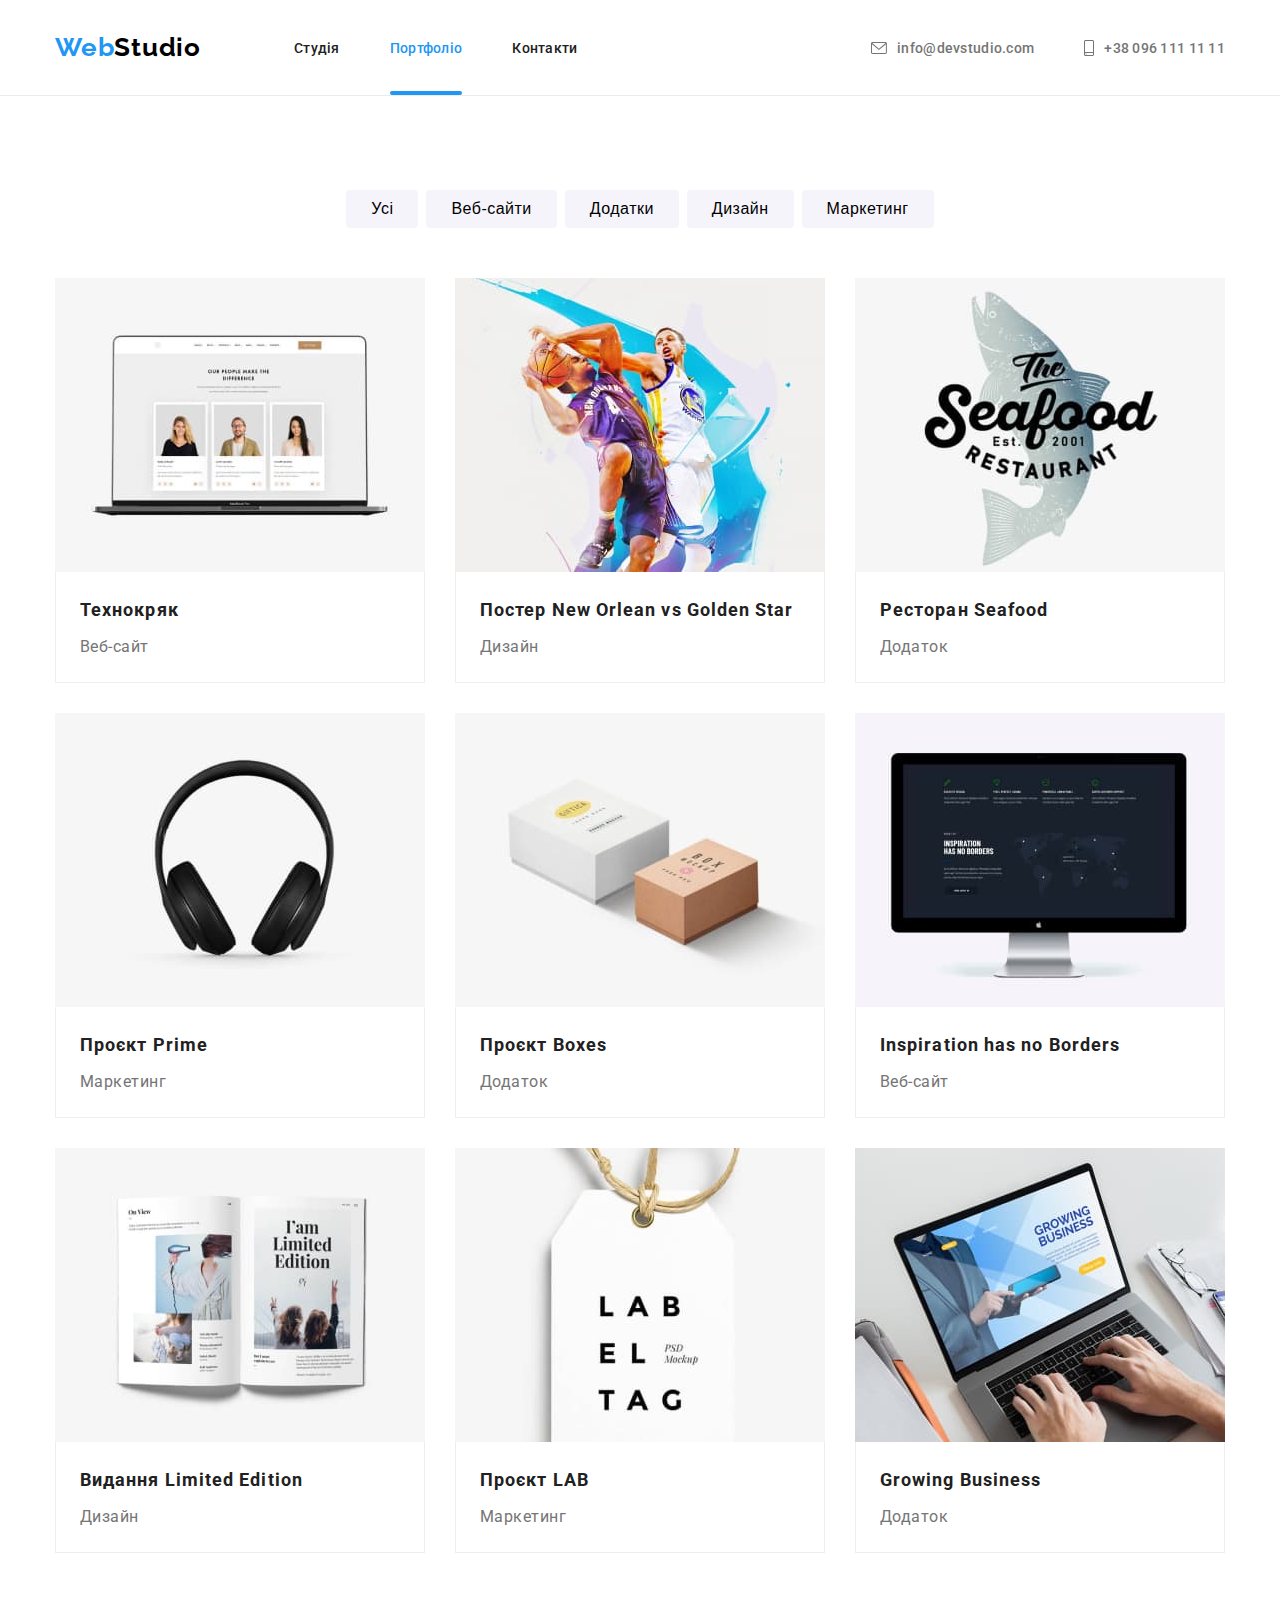
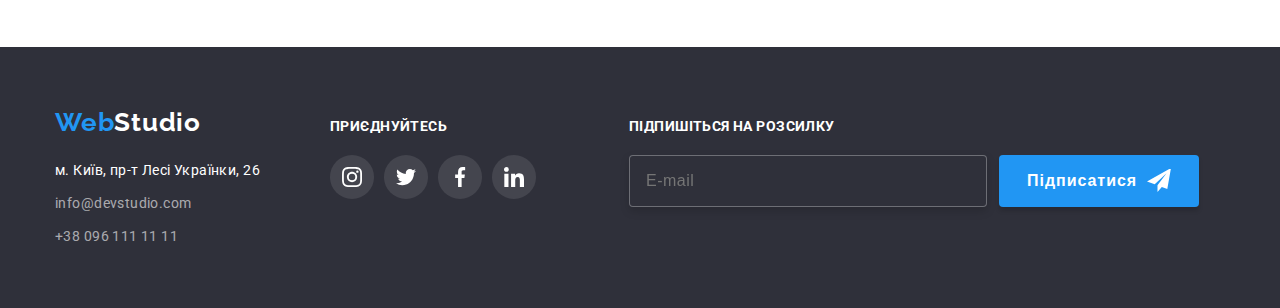
==== portfolio.html @ 8f41e575 "Add files via upload" ====
<!DOCTYPE html>
<html lang="uk">
  <head>
    <meta charset="UTF-8" />
    <meta http-equiv="X-UA-Compatible" content="IE=edge" />
    <meta name="viewport" content="width=device-width, initial-scale=1.0" />
    <title>Портфоліо</title>
    <link rel="preconnect" href="https://fonts.googleapis.com" />
    <link rel="preconnect" href="https://fonts.gstatic.com" crossorigin />
    <link
      rel="stylesheet"
      href="https://cdnjs.cloudflare.com/ajax/libs/modern-normalize/1.1.0/modern-normalize.min.css"
      integrity="sha512-wpPYUAdjBVSE4KJnH1VR1HeZfpl1ub8YT/NKx4PuQ5NmX2tKuGu6U/JRp5y+Y8XG2tV+wKQpNHVUX03MfMFn9Q=="
      crossorigin="anonymous"
      referrerpolicy="no-referrer"
    />
    <link
      href="https://fonts.googleapis.com/css2?family=Raleway:wght@700&family=Roboto:wght@400;500;700;900&display=swap"
      rel="stylesheet"
    />
    <!--<link rel="stylesheet" href="./css/styles.css" />!-->
    <link rel="stylesheet" href="./css/main.min.css" />
  </head>

  <body>
    <header class="header">
      <div class="container header__container">
        <a class="logo" href="./index.html">
          Web<span class="header__logo">Studio</span></a
        >
        <nav>
          <ul class="header__nav">
            <li>
              <a class="header__link" href="./index.html">Студія</a>
            </li>
            <li>
              <a class="header__link current" href="./portfolio.html"
                >Портфоліо</a
              >
            </li>
            <li><a class="header__link" href="#">Контакти</a></li>
          </ul>
        </nav>
        <ul class="header__contacts">
          <li>
            <a class="header__contact" href="mailto:info@devstudio.com"
              ><svg class="header__icon" width="16" height="12">
                <use href="./images/icons.svg#icon-envelope"></use>
              </svg>
              info@devstudio.com</a
            >
          </li>
          <li>
            <a class="header__contact" href="tel:+380961111111"
              ><svg class="header__icon" width="10" height="16">
                <use href="./images/icons.svg#icon-smartphone"></use></svg
              >+38 096 111 11 11</a
            >
          </li>
        </ul>
      </div>
    </header>

    <main>
      <section class="section projects">
        <div class="container">
          <h1 class="visually-hidden">Портфоліо проектів</h1>

          <ul class="sec-filter-list">
            <li><button class="sec-filter-bt" type="button">Усі</button></li>
            <li>
              <button class="sec-filter-bt" type="button">Веб-сайти</button>
            </li>
            <li>
              <button class="sec-filter-bt" type="button">Додатки</button>
            </li>
            <li><button class="sec-filter-bt" type="button">Дизайн</button></li>
            <li>
              <button class="sec-filter-bt" type="button">Маркетинг</button>
            </li>
          </ul>

          <ul class="sec-projects-list">
            <li class="sec-projects-item">
              <a class="projects-link" href="#">
                <div class="projects-img">
                  <img
                    src="./images/img31.jpg"
                    alt="Нутбук з веб-сайтом"
                    width="370"
                    height="294"
                  />
                  <p class="projects-overlay">
                    Ресурс пропонує комплексні пропозиції з різним рівнем
                    функціоналу та сервісів. Все це дозволить відвідувачу
                    отримати вичерпні відомості про компанію чи приватну особу.
                  </p>
                </div>

                <div class="sec-projects-cart">
                  <h3 class="sec-projects-nome">Технокряк</h3>
                  <p class="sec-projects-text">Веб-сайт</p>
                </div>
              </a>
            </li>
            <li class="sec-projects-item">
              <a class="projects-link" href="#">
                <div class="projects-img">
                  <img
                    src="./images/img32.jpg"
                    alt="Постер"
                    width="370"
                    height="294"
                  />
                  <p class="projects-overlay">
                    Ресурс пропонує комплексні пропозиції з різним рівнем
                    функціоналу та сервісів. Все це дозволить відвідувачу
                    отримати вичерпні відомості про компанію чи приватну особу.
                  </p>
                </div>

                <div class="sec-projects-cart">
                  <h3 class="sec-projects-nome">
                    Постер New Orlean vs Golden Star
                  </h3>
                  <p class="sec-projects-text">Дизайн</p>
                </div>
              </a>
            </li>
            <li class="sec-projects-item">
              <a class="projects-link" href="#">
                <div class="projects-img">
                  <img
                    src="./images/img33.jpg"
                    alt="Дизайн додатку для ресторану"
                    width="370"
                    height="294"
                  />
                  <p class="projects-overlay">
                    Ресурс пропонує комплексні пропозиції з різним рівнем
                    функціоналу та сервісів. Все це дозволить відвідувачу
                    отримати вичерпні відомості про компанію чи приватну особу.
                  </p>
                </div>

                <div class="sec-projects-cart">
                  <h3 class="sec-projects-nome">Ресторан Seafood</h3>
                  <p class="sec-projects-text">Додаток</p>
                </div>
              </a>
            </li>
            <li class="sec-projects-item">
              <a class="projects-link" href="#">
                <div class="projects-img">
                  <img
                    src="./images/img34.jpg"
                    alt="Навушники"
                    width="370"
                    height="294"
                  />
                  <p class="projects-overlay">
                    Ресурс пропонує комплексні пропозиції з різним рівнем
                    функціоналу та сервісів. Все це дозволить відвідувачу
                    отримати вичерпні відомості про компанію чи приватну особу.
                  </p>
                </div>

                <div class="sec-projects-cart">
                  <h3 class="sec-projects-nome">Проєкт Prime</h3>
                  <p class="sec-projects-text">Маркетинг</p>
                </div>
              </a>
            </li>
            <li class="sec-projects-item">
              <a class="projects-link" href="#">
                <div class="projects-img">
                  <img
                    src="./images/img35.jpg"
                    alt="Дизайн додатку Boxes"
                    width="370"
                    height="294"
                  />
                  <p class="projects-overlay">
                    Ресурс пропонує комплексні пропозиції з різним рівнем
                    функціоналу та сервісів. Все це дозволить відвідувачу
                    отримати вичерпні відомості про компанію чи приватну особу.
                  </p>
                </div>

                <div class="sec-projects-cart">
                  <h3 class="sec-projects-nome">Проєкт Boxes</h3>
                  <p class="sec-projects-text">Додаток</p>
                </div>
              </a>
            </li>
            <li class="sec-projects-item">
              <a class="projects-link" href="#">
                <div class="projects-img">
                  <img
                    src="./images/img36.jpg"
                    alt="Веб-сайт на моніторі"
                    width="370"
                    height="294"
                  />
                  <p class="projects-overlay">
                    Ресурс пропонує комплексні пропозиції з різним рівнем
                    функціоналу та сервісів. Все це дозволить відвідувачу
                    отримати вичерпні відомості про компанію чи приватну особу.
                  </p>
                </div>

                <div class="sec-projects-cart">
                  <h3 class="sec-projects-nome">Inspiration has no Borders</h3>
                  <p class="sec-projects-text">Веб-сайт</p>
                </div>
              </a>
            </li>
            <li class="sec-projects-item">
              <a class="projects-link" href="#">
                <div class="projects-img">
                  <img
                    src="./images/img37.jpg"
                    alt="Розгортка журналу"
                    width="370"
                    height="294"
                  />
                  <p class="projects-overlay">
                    Ресурс пропонує комплексні пропозиції з різним рівнем
                    функціоналу та сервісів. Все це дозволить відвідувачу
                    отримати вичерпні відомості про компанію чи приватну особу.
                  </p>
                </div>

                <div class="sec-projects-cart">
                  <h3 class="sec-projects-nome">Видання Limited Edition</h3>
                  <p class="sec-projects-text">Дизайн</p>
                </div>
              </a>
            </li>
            <li class="sec-projects-item">
              <a class="projects-link" href="#">
                <div class="projects-img">
                  <img
                    src="./images/img38.jpg"
                    alt="Дизайн для проекту LAB"
                    width="370"
                    height="294"
                  />
                  <p class="projects-overlay">
                    Ресурс пропонує комплексні пропозиції з різним рівнем
                    функціоналу та сервісів. Все це дозволить відвідувачу
                    отримати вичерпні відомості про компанію чи приватну особу.
                  </p>
                </div>

                <div class="sec-projects-cart">
                  <h3 class="sec-projects-nome">Проєкт LAB</h3>
                  <p class="sec-projects-text">Маркетинг</p>
                </div>
              </a>
            </li>
            <li class="sec-projects-item">
              <a class="projects-link" href="#">
                <div class="projects-img">
                  <img
                    src="./images/img39.jpg"
                    alt="Робота за ноутбуком"
                    width="370"
                    height="294"
                  />
                  <p class="projects-overlay">
                    Ресурс пропонує комплексні пропозиції з різним рівнем
                    функціоналу та сервісів. Все це дозволить відвідувачу
                    отримати вичерпні відомості про компанію чи приватну особу.
                  </p>
                </div>

                <div class="sec-projects-cart">
                  <h3 class="sec-projects-nome">Growing Business</h3>
                  <p class="sec-projects-text">Додаток</p>
                </div>
              </a>
            </li>
          </ul>
        </div>
      </section>
    </main>

    <footer class="footer">
      <div class="container footer-content">
        <div class="footer-contacts">
          <a class="logo" href="./index.html">
            Web<span class="l-footer">Studio</span>
          </a>
          <address>
            <ul class="footer-list">
              <li class="footer-item">
                <a
                  class="footer-adress"
                  href="https://goo.gl/maps/WYoXbRYxHbfTvHFD9"
                  target="_blank"
                  rel="noopener noreferrer"
                  >м. Київ, пр-т Лесі Українки, 26</a
                >
              </li>
              <li class="footer-items">
                <a class="footer-link" href="mailto:info@devstudio.com"
                  >info@devstudio.com</a
                >
              </li>
              <li class="footer-items">
                <a class="footer-link" href="tel:+380961111111"
                  >+38 096 111 11 11</a
                >
              </li>
            </ul>
          </address>
        </div>
        <div class="footer-soc">
          <span class="footer-tit">приєднуйтесь</span>
          <ul class="footer-soc-list">
            <li class="footer-soc-item">
              <a class="footer-soc-link" href="#">
                <svg class="footer-soc-icon" width="20" height="20">
                  <use href="./images/icons.svg#icon-instagram"></use>
                </svg>
              </a>
            </li>
            <li class="footer-soc-item">
              <a class="footer-soc-link" href="#">
                <svg class="footer-soc-icon" width="20" height="20">
                  <use href="./images/icons.svg#icon-twitter"></use>
                </svg>
              </a>
            </li>
            <li class="footer-soc-item">
              <a class="footer-soc-link" href="#">
                <svg class="footer-soc-icon" width="20" height="20">
                  <use href="./images/icons.svg#icon-facebook"></use>
                </svg>
              </a>
            </li>
            <li class="footer-soc-item">
              <a class="footer-soc-link" href="#">
                <svg class="footer-soc-icon" width="20" height="20">
                  <use href="./images/icons.svg#icon-linkedin"></use>
                </svg>
              </a>
            </li>
          </ul>
        </div>
        <div class="footer-form-div">
          <span class="footer-tit">Підпишіться на розсилку</span>
          <form class="footer-form">
            <label class="footer-label">
              <input
                class="footer-input"
                type="email"
                name="email"
                placeholder="E-mail"
              />
            </label>
            <button class="footer-bt btn" type="submit">
              Підписатися
              <svg class="footer-bt-icon" width="24" height="24">
                <use href="./images/icons.svg#icon-iconsend"></use>
              </svg>
            </button>
          </form>
        </div>
      </div>
    </footer>
  </body>
</html>
---- css/main.min.css ----
:root{--gray-dark:#2F303A;--gray-light:#F5F4FA;--wight:white;--mt-color:#212121;--nt-color:#757575;--blue:#2196F3;--akcent: #188CE8;--icon1:#AFB1B8;--ft-color:rgba(255, 255, 255, 0.6);--timing-function:cubic-bezier(0.4, 0, 0.2, 1)}*{margin:0;padding:0;box-sizing:border-box;outline:none}h1,h2,h3,h4,h5,h6,p{margin:0}ul{list-style:none;margin:0;padding:0}img{display:block}body{font-family:"Roboto",sans-serif;color:var(--mt-color)}button{cursor:pointer}.visually-hidden{position:absolute;width:1px;height:1px;margin:-1px;border:0;padding:0;white-space:nowrap;-webkit-clip-path:inset(100%);clip-path:inset(100%);clip:rect(0 0 0 0);overflow:hidden}.container{width:1200px;padding-left:15px;padding-right:15px;margin:0 auto}.section{padding-top:94px;padding-bottom:94px}.logo{font-family:"Raleway",sans-serif;text-decoration:none;font-weight:700;font-size:26px;line-height:1.1923076923;letter-spacing:.03em;color:var(--blue)}.btn{background-color:var(--blue);font-weight:700;font-size:16px;line-height:1.875;display:flex;align-items:center;text-align:center;letter-spacing:.06em;color:var(--wight);border:none;display:block;margin:0 auto;box-shadow:0px 4px 4px rgba(0,0,0,.15);border-radius:4px;transition:background-color 250ms var(--timing-function)}.btn:hover,.btn:focus{background-color:var(--akcent)}.header{background-color:var(--wight);padding-top:32px;padding-bottom:32px;border-bottom:1px solid #ececec}.header__container{display:flex;align-items:center}.header__logo{color:#000}.header__nav{display:flex;gap:50px;margin-left:93px}.header__nav .header__link{position:relative}.header__link.current{color:var(--blue)}.header__link.current::after{position:absolute;bottom:-39px;right:0px;content:"";width:100%;height:4px;background-color:var(--blue);border-radius:2px}.header__contacts{display:flex;gap:50px;margin-left:auto}.header__link,.header__contact{font-weight:500;font-size:14px;line-height:1.1428571429;letter-spacing:.02em;text-decoration:none;transition:color 250ms var(--timing-function)}.header__link:hover,.header__link :focus,.header__link :active,.header__contact:hover,.header__contact :focus,.header__contact :active{color:var(--blue)}.header__link{color:var(--mt-color)}.header__contact{color:var(--nt-color);display:flex;gap:10px;align-items:center}.header__icon{fill:currentColor}.hero{max-width:1600px;margin-left:auto;margin-right:auto;background-image:linear-gradient(to right, rgba(47, 48, 58, 0.4), rgba(47, 48, 58, 0.4)),url(../images/Img0.jpg);background-repeat:no-repeat;background-position:center;background-color:var(--gray-dark);background-size:1600px;padding-top:200px;padding-bottom:200px}.hero__title{width:696px;margin:0 auto;font-weight:900;font-size:44px;line-height:1.3636363636;text-align:center;letter-spacing:.06em;text-transform:uppercase;color:#fff;margin-bottom:30px}.hero__btn{padding:10px 32px}.benefits{background:var(--wight);padding-bottom:0px}.benefits__list{display:flex;gap:30px}.benefits__item{width:270px}.benefits__icon-box{width:270px;height:120px;display:flex;align-items:center;justify-content:center;background-color:var(--gray-light);border-radius:4px}.benefits__title{font-weight:700;font-size:14px;line-height:1.1428571429;letter-spacing:.03em;text-transform:uppercase;margin-bottom:10px;margin-top:30px}.benefits__text{font-weight:400;font-size:14px;line-height:1.7142857143;letter-spacing:.03em;color:var(--nt-color)}.do{background:var(--wight)}.do__title{font-weight:700;font-size:36px;line-height:1.1666666667;text-align:center;letter-spacing:.03em;margin-bottom:50px}.do__list{display:flex;gap:30px}.do__item{position:relative}.do__label{position:absolute;bottom:0;left:0;margin:0;width:100%;background-color:rgba(47,48,58,.8);text-align:center;padding-top:27px;padding-bottom:27px;font-weight:700;font-size:14px;line-height:1.1428571429;letter-spacing:.03em;text-transform:uppercase;color:var(--wight)}.team{background-color:var(--gray-light)}.team__title{font-weight:700;font-size:36px;line-height:1.1666666667;text-align:center;letter-spacing:.03em;margin-bottom:50px}.team__list{display:flex;gap:30px}.team__card{background:var(--wight);box-shadow:0px 1px 3px rgba(0,0,0,.12),0px 1px 1px rgba(0,0,0,.14),0px 2px 1px rgba(0,0,0,.2);border-radius:0px 0px 4px 4px}.team__box{padding-top:30px;padding-bottom:30px}.team__nome{font-weight:500;font-size:16px;line-height:1.1875;text-align:center;letter-spacing:.03em;margin-bottom:10px}.team__text{font-weight:400;font-size:16px;line-height:1.1875;text-align:center;letter-spacing:.03em;color:var(--nt-color);margin-bottom:16px}.contacts{display:flex;gap:10px;justify-content:center}.contacts__item{width:44px;height:44px}.contacts__link{width:100%;height:100%;border-radius:50%;display:flex;align-items:center;justify-content:center;background-color:var(--wight);color:var(--nt-color);transition:color 250ms var(--timing-function),background-color 250ms var(--timing-function)}.contacts__link:hover,.contacts__link :focus{background-color:var(--blue);color:var(--wight)}.contacts__icon{fill:currentColor}.clients{background:var(--wight)}.clients__title{font-weight:700;font-size:36px;line-height:1.1666666667;text-align:center;letter-spacing:.03em;margin-bottom:50px}.clients__list{display:flex;justify-content:center;gap:30px}.clients__items{width:170px;height:92px}.clients__link{width:100%;height:100%;background-color:var(--wight);border:1px solid var(--icon1);color:var(--icon1);border-radius:4px;display:flex;align-items:center;justify-content:center;transition:color 250ms var(--timing-function),border 250ms var(--timing-function)}.clients__link:hover,.clients__link:focus{border:1px solid var(--blue);color:var(--blue)}.cleints__icon{fill:currentColor}.footer{background-color:var(--gray-dark);padding-top:60px;padding-bottom:60px}.l-footer{color:#fff}.footer-content{display:flex;gap:70px;justify-content:flex-start;align-items:baseline}.footer-tit{font-weight:700;font-size:14px;line-height:1.1428571429;letter-spacing:.03em;text-transform:uppercase;color:var(--wight)}.footer-soc-list{margin-top:20px}.footer-adress,.footer-link{font-weight:400;font-size:14px;line-height:1.7142857143;letter-spacing:.03em;text-decoration:none;font-style:normal}.footer-adress:hover,.footer-adress:focus,.footer-adress:active,.footer-link:hover,.footer-link:focus,.footer-link:active{color:var(--blue)}.footer-adress{color:var(--wight)}.footer-link,.footer-input{color:var(--ft-color)}.footer-item{margin-top:20px}.footer-items{margin-top:9px}.footer-link,.footer-adress{transition:color 250ms var(--timing-function)}.footer-soc-list{display:flex;gap:10px}.footer-soc-item{width:44px;height:44px}.footer-soc-link{width:100%;height:100%;border-radius:50%;display:flex;align-items:center;justify-content:center}.footer-soc-link{background-color:rgba(255,255,255,.1);transition:background-color 250ms var(--timing-function)}.footer-soc-link:hover,.footer-soc-link:focus{background-color:var(--blue);color:var(--wight)}.footer-soc-icon{fill:var(--wight)}.footer-form-div{margin-left:23px}.footer-form{display:flex;gap:12px;margin-top:20px;background-color:var(--gray-dark)}.footer-input{width:358px;font-weight:400;font-size:16px;line-height:1.25;letter-spacing:.03em;padding:15px 16px 15px;background-color:var(--gray-dark);border:1px solid rgba(255,255,255,.3);filter:drop-shadow(0px 4px 4px rgba(0, 0, 0, 0.15));border-radius:4px;transition:border-color 250ms var(--timing-function)}.footer-input:focus{border-color:var(--blue)}.footer-input:-webkit-autofill{box-shadow:inset 0 0 0 50px var(--gray-dark);-webkit-text-fill-color:var(--wight)}.footer-label:hover .footer-input,.footer-label:focus .footer-input{border-color:var(--blue);cursor:pointer}.footer-bt{position:relative;padding:10px 62px 10px 28px}.footer-bt-icon{fill:currentColor;position:absolute;top:13px;left:148px}.projects{background:var(--wight)}.sec-filter-list{display:flex;justify-content:center;gap:8px;margin-bottom:50px}.sec-filter-bt{font-weight:500;font-size:16px;line-height:1.625;text-align:center;letter-spacing:.03em;background-color:var(--gray-light);border:none;border-radius:4px;padding:6px 25px;transition:background-color 250ms var(--timing-function),color 250ms var(--timing-function),box-shadow 250ms var(--timing-function)}.sec-filter-bt:hover,.sec-filter-bt:focus,.sec-filter-bt:active{color:#fff;background-color:var(--blue);box-shadow:0px 2px 2px 0px rgba(0,0,0,.12),0px 1px 2px 0px rgba(0,0,0,.08),0px 3px 1px 0px rgba(0,0,0,.1);border:none}.sec-projects-list{display:flex;flex-wrap:wrap;gap:30px;padding:0}.sec-projects-item{flex-basis:calc((100% - 60px)/3);transition:box-shadow 250ms var(--timing-function)}.sec-projects-item:hover,.sec-projects-item:focus{box-shadow:0px 1px 1px rgba(0,0,0,.12),0px 4px 4px rgba(0,0,0,.06),1px 4px 6px rgba(0,0,0,.16)}.sec-projects-cart{padding:20px 24px;border-bottom:1px solid #eee;border-left:1px solid #eee;border-right:1px solid #eee}.sec-projects-nome{font-weight:700;font-size:18px;line-height:2;letter-spacing:.06em;margin-bottom:4px;color:var(--mt-color)}.sec-projects-text{font-weight:400;font-size:16px;line-height:1.875;letter-spacing:.03em;color:var(--nt-color)}.projects-link{text-decoration:none;font-style:normal}.projects-img{position:relative;overflow:hidden}.projects-overlay{position:absolute;left:0;top:0;width:100%;height:100%;background-color:var(--blue);opacity:.9;padding-top:63px;padding-left:24px;text-align:left;font-weight:400;font-size:18px;line-height:1.5555555556;letter-spacing:.03em;color:var(--wight);transform:translateY(101%);transition:transform 500ms var(--timing-function)}.sec-projects-item:hover .projects-overlay{transform:translateY(0)}.backdrop{position:fixed;top:0;left:0;width:100%;height:100%;background-color:rgba(0,0,0,.2);opacity:1;transition:opacity 500ms var(--timing-function)}.backdrop.is-hidden{opacity:0;pointer-events:none}.modal{position:absolute;top:50%;left:50%;transform:translate(-50%, -50%);height:580px;width:530px;background-color:var(--wight);box-shadow:0px 1px 3px rgba(0,0,0,.12),0px 1px 1px rgba(0,0,0,.14),0px 2px 1px rgba(0,0,0,.2);border-radius:4px;transition:transform 200ms var(--timing-function) 500ms}.moda.backdrop.is-hidden{transform:translate(-5000%, -50%)}.modal-button{position:absolute;top:8px;right:8px;width:30px;height:30px;display:flex;align-items:center;justify-content:center;border:1px solid rgba(0,0,0,.1);border-radius:50%;background-color:var(--wight);color:#000;transition:color 250ms var(--timing-function)}.modal-button:hover,.modal-button:focus{color:var(--blue)}.modal-icon{fill:currentColor}.modal-form{width:100%;padding:40px}.form-tit{font-weight:700;font-size:20px;line-height:1.15;text-align:center;letter-spacing:.03em;margin-bottom:12px}.form-label,.comment-label{display:flex;flex-direction:column}.form-label{position:relative;margin-bottom:10px;color:var(--mt-color);transition:color 2500ms var(--timing-function)}.form-label:focus,.form-label:active{color:var(--blue)}.form-label:nth-of-type(4n){margin-bottom:0}.form-input,.comment-area{border:1px solid rgba(33,33,33,.2);border-radius:4px;transition:border-color 250ms var(--timing-function)}.form-input:focus,.comment-area:focus{border-color:var(--blue);cursor:pointer}.form-input{padding:12px 42px 12px}.form-input:-webkit-autofill{box-shadow:inset 0 0 0 50px var(--wight);-webkit-text-fill-color:var(--mt-color)}.form-icon{position:absolute;top:29px;left:12px;fill:currentColor;transition:fill 250ms var(--timing-function)}.form-input:focus+.form-icon{fill:var(--blue)}.form-input,.comment-area,.form-text,.comment-area{font-weight:400;font-size:12px;line-height:1.1666666667;letter-spacing:.01em}.form-text{color:var(--nt-color);margin-bottom:4px}.check-label{display:flex;gap:8px;justify-content:center;align-items:center;margin-top:20px;margin-bottom:30px}.check-link{color:var(--blue);position:relative}.check-icon{display:inline-block;border-radius:4px;border:2px solid var(--mt-color);transition:border-color 250ms var(--timing-function),background-color 250ms var(--timing-function)}.check-input:checked+.check-icon{background-color:var(--blue);border-color:var(--blue)}.check-text{font-weight:400;font-size:14px;line-height:1.7142857143;letter-spacing:.03em;color:var(--nt-color)}.check-input{position:absolute;width:1px;height:1px;margin:-1px;border:0;padding:0;clip:rect(0 0 0 0);overflow:hidden}.check-link{font-weight:400;font-size:14px;line-height:1.7142857143;letter-spacing:.03em;text-decoration:none;font-style:normal}.check-link::after{position:absolute;bottom:.5px;right:0;content:"";width:100%;height:1px;background-color:var(--blue)}.comment-area{resize:none;padding:12px 16px}.comment-area::-moz-placeholder{color:rgba(117,117,117,.5)}.comment-area:-ms-input-placeholder{color:rgba(117,117,117,.5)}.comment-area::placeholder{color:rgba(117,117,117,.5)}.form-bt{padding:10px 52px}/*# sourceMappingURL=main.min.css.map */
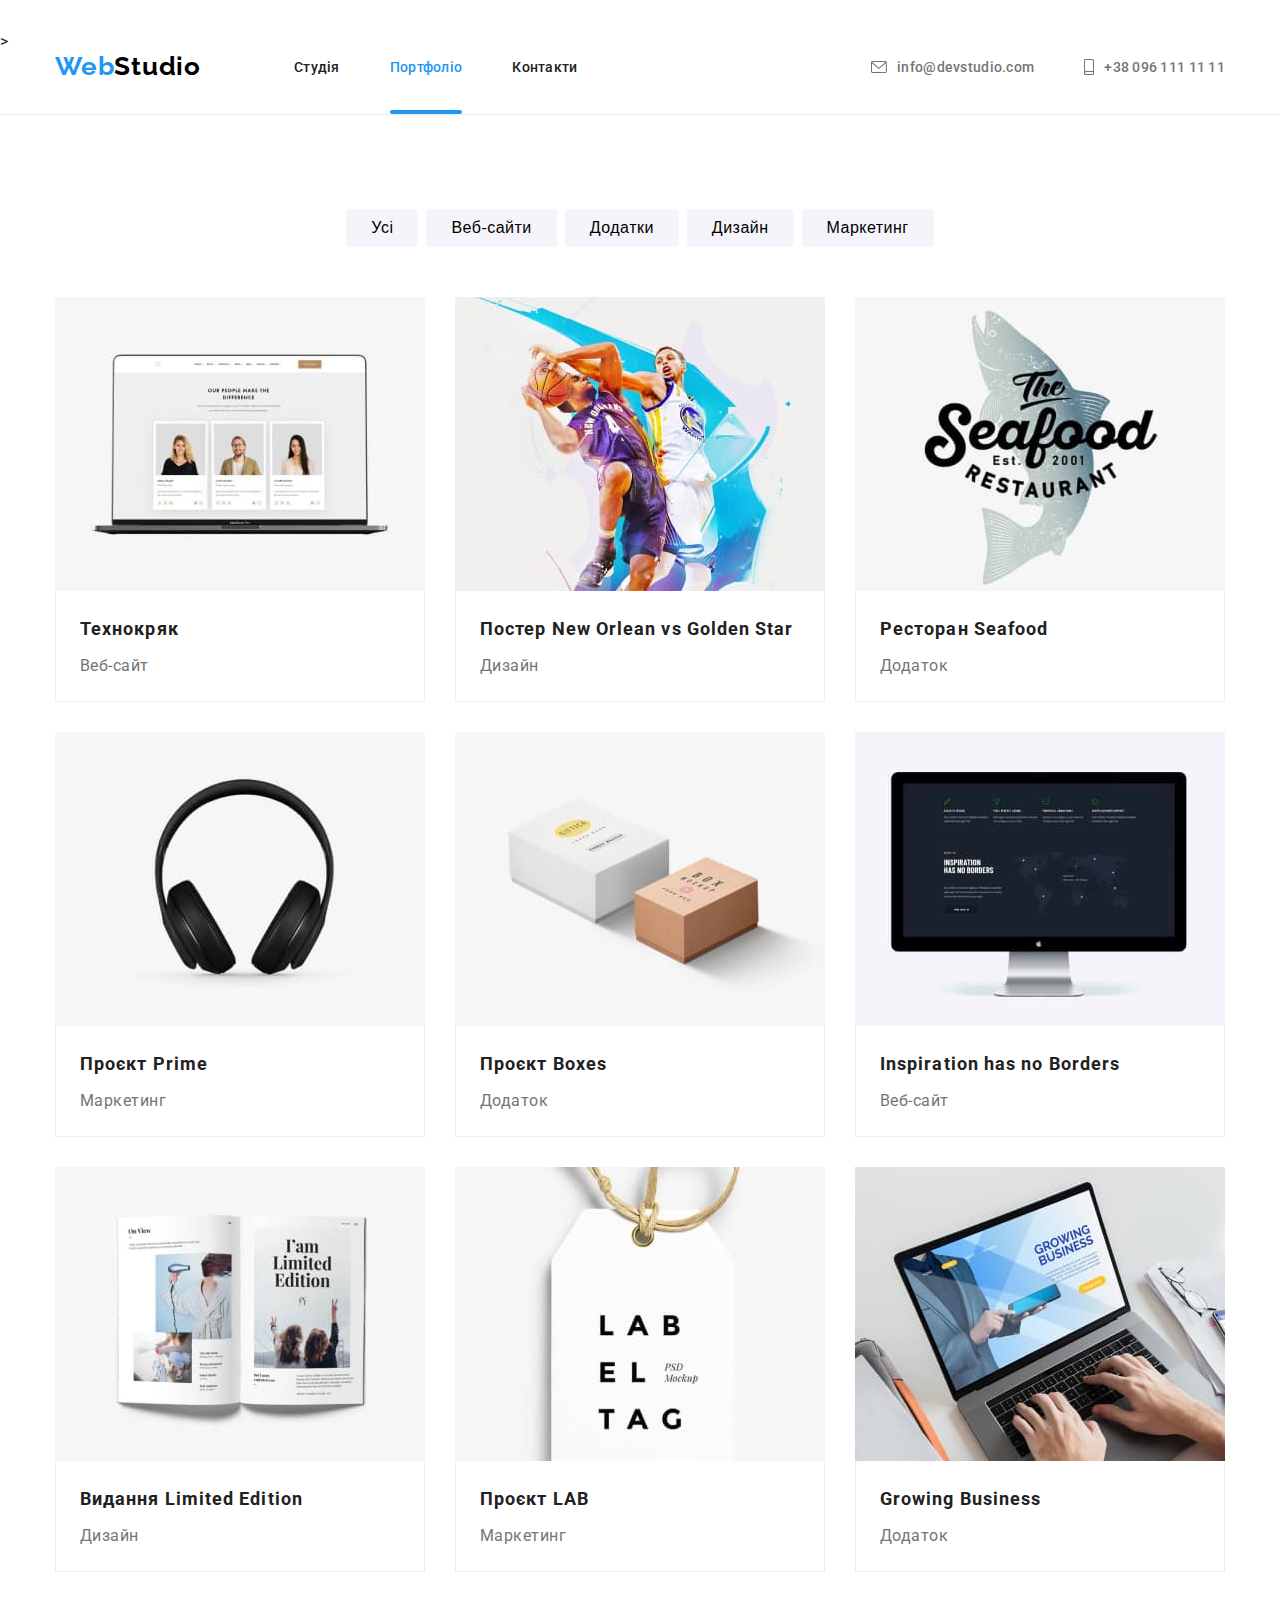
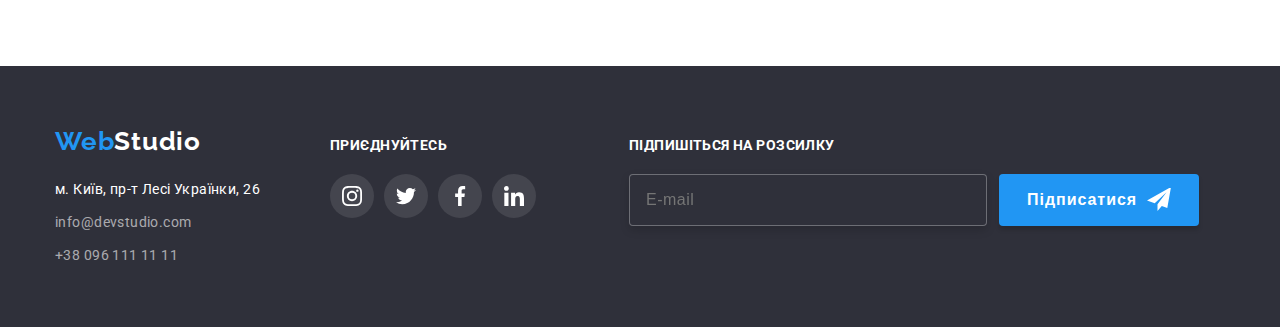
==== commit 55e4e0d4: "New" ====
--- a/portfolio.html
+++ b/portfolio.html
@@ -23,7 +23,7 @@
   </head>
 
   <body>
-    <header class="header">
+    <header class="header">>
       <div class="container header__container">
         <a class="logo" href="./index.html">
           Web<span class="header__logo">Studio</span></a
@@ -60,6 +60,7 @@
         </ul>
       </div>
     </header>
+
 
     <main>
       <section class="section projects">
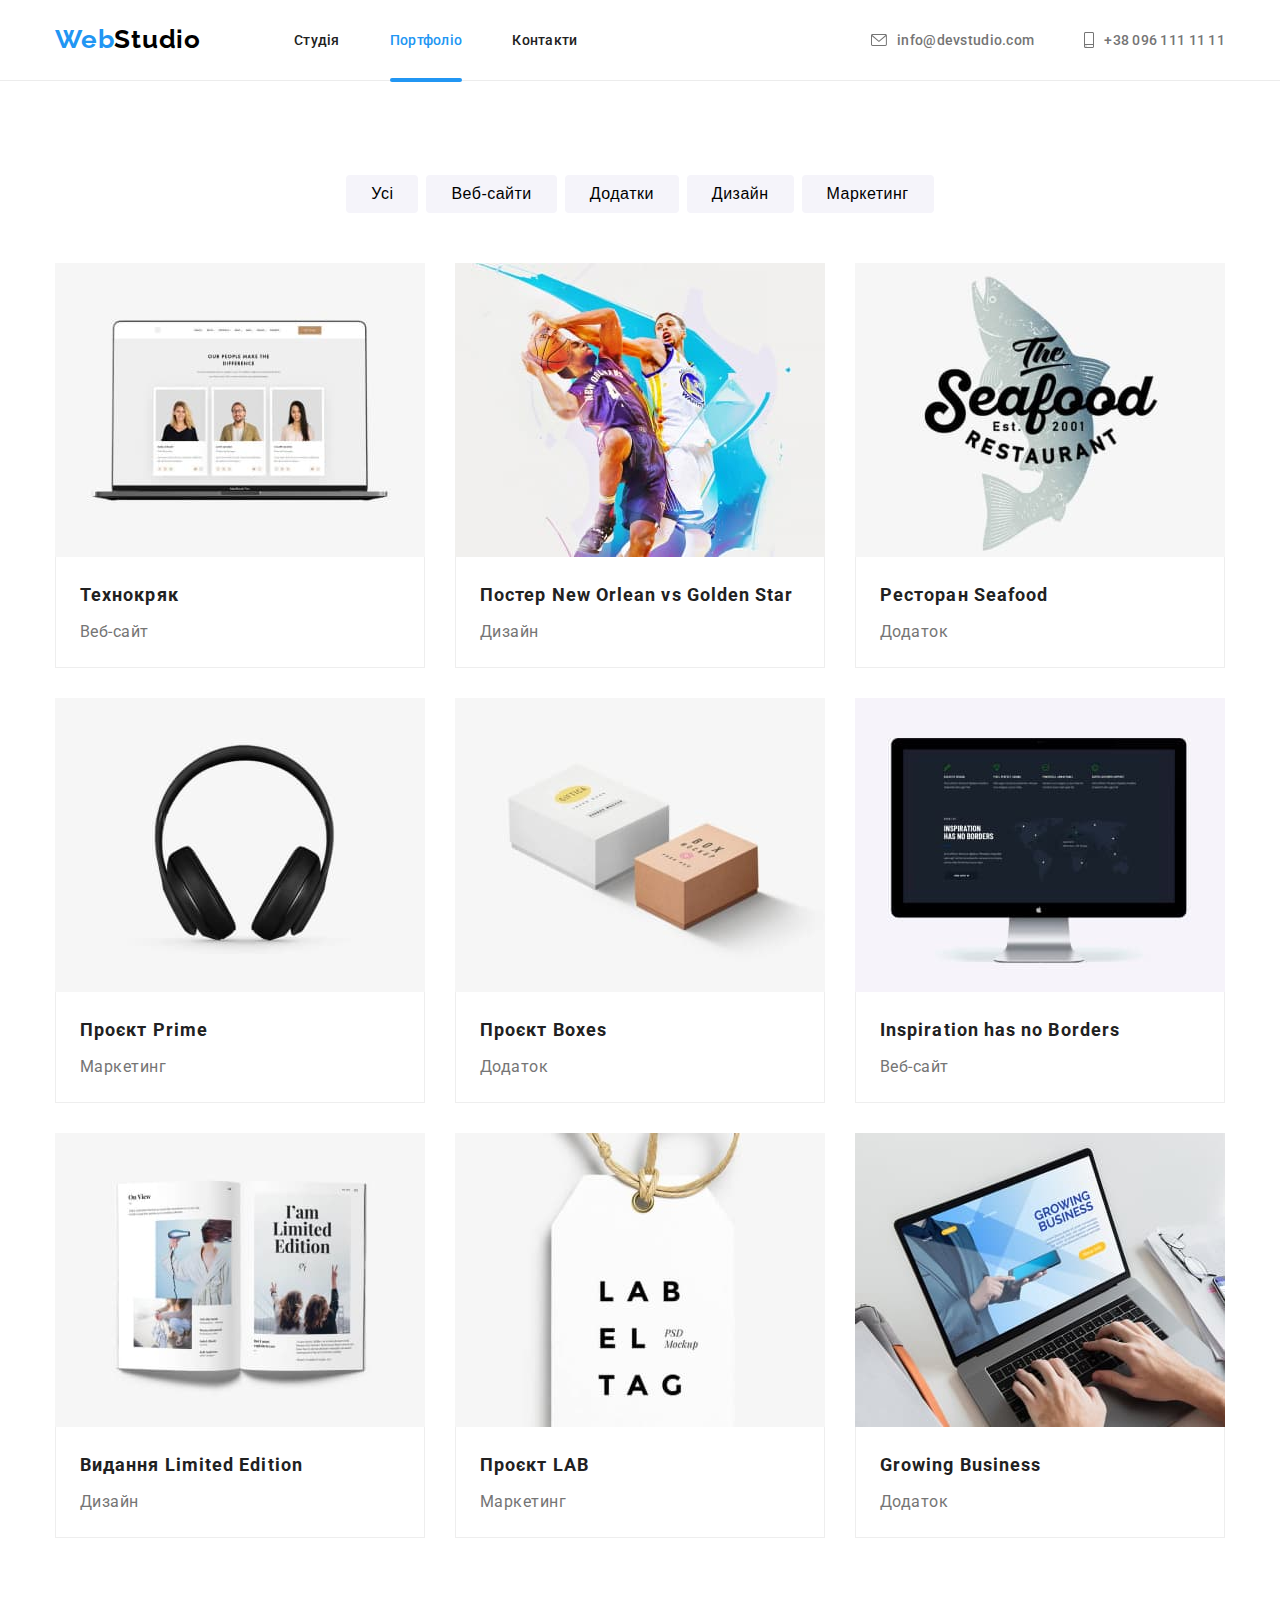
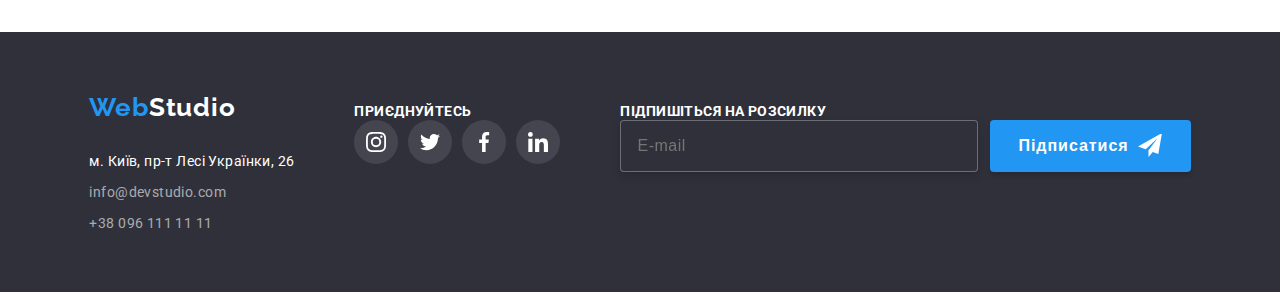
==== commit 3ed506e2: "New" ====
--- a/portfolio.html
+++ b/portfolio.html
@@ -23,7 +23,7 @@
   </head>
 
   <body>
-    <header class="header">>
+    <header class="header">
       <div class="container header__container">
         <a class="logo" href="./index.html">
           Web<span class="header__logo">Studio</span></a
@@ -34,9 +34,7 @@
               <a class="header__link" href="./index.html">Студія</a>
             </li>
             <li>
-              <a class="header__link current" href="./portfolio.html"
-                >Портфоліо</a
-              >
+              <a class="header__link current" href="./portfolio.html">Портфоліо</a>
             </li>
             <li><a class="header__link" href="#">Контакти</a></li>
           </ul>
@@ -58,8 +56,67 @@
             >
           </li>
         </ul>
+        <button type="button" class="menu-open" data-menu-open>
+          <svg class="menu-open-icon" width="40" height="40">
+            <use href="./images/icons.svg#icon-menuopen"></use>
+          </svg>
+        </button>
+      </div>
+<div class="mob-menu is-hidden" data-menu>
+        
+          <button type="button" class="menu-close" data-menu-close>
+            <svg class="menu-close-icon" width="40" height="40">
+              <use href="./images/icons.svg#icon-menuclose"></use>
+            </svg>
+          </button>
+        <ul class="menu-list">
+          <li class="menu-list-item">
+            <a class="menu-link current" href="./index.html">Студія</a>
+          </li>
+          <li class="menu-list-item">
+            <a class="menu-link" href="./portfolio.html">Портфоліо</a>
+          </li>
+          <li class="menu-list-item"><a class="menu-link" href="#">Контакти</a></li>
+        </ul>
+        <ul class="menu-contacts">
+          <li class="menu-contact-item">
+            <a class="menu-contact-tel" href="tel:+380961111111"
+              >+38 096 111 11 11</a>
+            
+          </li>
+          <li class="menu-contact-item">
+            <a class="menu-contact" href="mailto:info@devstudio.com"
+              >
+              info@devstudio.com</a>
+          </li>
+        </ul>
+        <ul class="mob-soc-list">
+          <li class="mob-soc-item">
+            <a href="" target="_blank" rel="noopener noreferrer" class="mob-soc-link">
+              Instagram
+            </a>
+          </li>
+          <li class="mob-soc-item">
+            <a href="" target="_blank" rel="noopener noreferrer" class="mob-soc-link">
+              Twitter
+            </a>
+          </li>
+          <li class="mob-soc-item">
+            <a href="" target="_blank" rel="noopener noreferrer" class="mob-soc-link">
+              Facebook
+            </a>
+          </li>
+          <li class="mob-soc-item">
+            <a href="" target="_blank" rel="noopener noreferrer" class="mob-soc-link">
+              LinkedIn
+            </a>
+          </li>
+        </ul>
+   
+        
       </div>
     </header>
+
 
 
     <main>
@@ -85,12 +142,25 @@
             <li class="sec-projects-item">
               <a class="projects-link" href="#">
                 <div class="projects-img">
-                  <img
-                    src="./images/img31.jpg"
-                    alt="Нутбук з веб-сайтом"
-                    width="370"
-                    height="294"
-                  />
+                  <picture>
+                    <source
+                    srcset="./images/img31.jpg 1x, ./images/img31-2x.jpg 2x"
+                    media="(min-width: 1200px)"
+                    />
+                    <source
+                    srcset="./images/img31-tab.jpg 1x, ./images/img31-tab-2x.jpg 2x"
+                    media="(min-width: 768px)"
+                    />
+                    <source
+                    srcset="./images/img31-mob.jpg 1x, ./images/img31-mob-2x.jpg 2x"
+                    media="(max-width: 767px)"
+                    />
+                    <img 
+                    
+                    src="./images/img31-mob.jpg" 
+                    alt="Веб-сайт"
+                    width="450" />
+                  </picture>
                   <p class="projects-overlay">
                     Ресурс пропонує комплексні пропозиції з різним рівнем
                     функціоналу та сервісів. Все це дозволить відвідувачу
@@ -107,12 +177,25 @@
             <li class="sec-projects-item">
               <a class="projects-link" href="#">
                 <div class="projects-img">
-                  <img
-                    src="./images/img32.jpg"
+                  <picture>
+                    <source
+                    srcset="./images/img32.jpg 1x, ./images/img32-2x.jpg 2x"
+                    media="(min-width: 1200px)"
+                    />
+                    <source
+                    srcset="./images/img32-tab.jpg 1x, ./images/img32-tab-2x.jpg 2x"
+                    media="(min-width: 768px)"
+                    />
+                    <source
+                    srcset="./images/img32-mob.jpg 1x, ./images/img32-mob-2x.jpg 2x"
+                    media="(max-width: 767px)"
+                    />
+                    <img 
+                    
+                    src="./images/img32-mob.jpg" 
                     alt="Постер"
-                    width="370"
-                    height="294"
-                  />
+                    width="450" />
+                  </picture>
                   <p class="projects-overlay">
                     Ресурс пропонує комплексні пропозиції з різним рівнем
                     функціоналу та сервісів. Все це дозволить відвідувачу
@@ -131,12 +214,25 @@
             <li class="sec-projects-item">
               <a class="projects-link" href="#">
                 <div class="projects-img">
-                  <img
-                    src="./images/img33.jpg"
+                  <picture>
+                    <source
+                    srcset="./images/img33.jpg 1x, ./images/img33-2x.jpg 2x"
+                    media="(min-width: 1200px)"
+                    />
+                    <source
+                    srcset="./images/img33-tab.jpg 1x, ./images/img33-tab-2x.jpg 2x"
+                    media="(min-width: 768px)"
+                    />
+                    <source
+                    srcset="./images/img33-mob.jpg 1x, ./images/img33-mob-2x.jpg 2x"
+                    media="(max-width: 767px)"
+                    />
+                    <img 
+                    
+                    src="./images/img33-mob.jpg" 
                     alt="Дизайн додатку для ресторану"
-                    width="370"
-                    height="294"
-                  />
+                    width="450" />
+                  </picture>
                   <p class="projects-overlay">
                     Ресурс пропонує комплексні пропозиції з різним рівнем
                     функціоналу та сервісів. Все це дозволить відвідувачу
@@ -153,12 +249,25 @@
             <li class="sec-projects-item">
               <a class="projects-link" href="#">
                 <div class="projects-img">
-                  <img
-                    src="./images/img34.jpg"
+                  <picture>
+                    <source
+                    srcset="./images/img34.jpg 1x, ./images/img34-2x.jpg 2x"
+                    media="(min-width: 1200px)"
+                    />
+                    <source
+                    srcset="./images/img34-tab.jpg 1x, ./images/img34-tab-2x.jpg 2x"
+                    media="(min-width: 768px)"
+                    />
+                    <source
+                    srcset="./images/img34-mob.jpg 1x, ./images/img34-mob-2x.jpg 2x"
+                    media="(max-width: 767px)"
+                    />
+                    <img 
+                    
+                    src="./images/img34-mob.jpg" 
                     alt="Навушники"
-                    width="370"
-                    height="294"
-                  />
+                    width="450" />
+                  </picture>
                   <p class="projects-overlay">
                     Ресурс пропонує комплексні пропозиції з різним рівнем
                     функціоналу та сервісів. Все це дозволить відвідувачу
@@ -175,12 +284,25 @@
             <li class="sec-projects-item">
               <a class="projects-link" href="#">
                 <div class="projects-img">
-                  <img
-                    src="./images/img35.jpg"
+                  <picture>
+                    <source
+                    srcset="./images/img35.jpg 1x, ./images/img35-2x.jpg 2x"
+                    media="(min-width: 1200px)"
+                    />
+                    <source
+                    srcset="./images/img35-tab.jpg 1x, ./images/img35-tab-2x.jpg 2x"
+                    media="(min-width: 768px)"
+                    />
+                    <source
+                    srcset="./images/img35-mob.jpg 1x, ./images/img35-mob-2x.jpg 2x"
+                    media="(max-width: 767px)"
+                    />
+                    <img 
+                    
+                    src="./images/img35-mob.jpg" 
                     alt="Дизайн додатку Boxes"
-                    width="370"
-                    height="294"
-                  />
+                    width="450" />
+                  </picture>
                   <p class="projects-overlay">
                     Ресурс пропонує комплексні пропозиції з різним рівнем
                     функціоналу та сервісів. Все це дозволить відвідувачу
@@ -197,12 +319,25 @@
             <li class="sec-projects-item">
               <a class="projects-link" href="#">
                 <div class="projects-img">
-                  <img
-                    src="./images/img36.jpg"
+                  <picture>
+                    <source
+                    srcset="./images/img36.jpg 1x, ./images/img36-2x.jpg 2x"
+                    media="(min-width: 1200px)"
+                    />
+                    <source
+                    srcset="./images/img36-tab.jpg 1x, ./images/img36-tab-2x.jpg 2x"
+                    media="(min-width: 768px)"
+                    />
+                    <source
+                    srcset="./images/img36-mob.jpg 1x, ./images/img36-mob-2x.jpg 2x"
+                    media="(max-width: 767px)"
+                    />
+                    <img 
+                    
+                    src="./images/img36-mob.jpg" 
                     alt="Веб-сайт на моніторі"
-                    width="370"
-                    height="294"
-                  />
+                    width="450" />
+                  </picture>
                   <p class="projects-overlay">
                     Ресурс пропонує комплексні пропозиції з різним рівнем
                     функціоналу та сервісів. Все це дозволить відвідувачу
@@ -219,12 +354,25 @@
             <li class="sec-projects-item">
               <a class="projects-link" href="#">
                 <div class="projects-img">
-                  <img
-                    src="./images/img37.jpg"
+                  <picture>
+                    <source
+                    srcset="./images/img37.jpg 1x, ./images/img37-2x.jpg 2x"
+                    media="(min-width: 1200px)"
+                    />
+                    <source
+                    srcset="./images/img37-tab.jpg 1x, ./images/img37-tab-2x.jpg 2x"
+                    media="(min-width: 768px)"
+                    />
+                    <source
+                    srcset="./images/img37-mob.jpg 1x, ./images/img37-mob-2x.jpg 2x"
+                    media="(max-width: 767px)"
+                    />
+                    <img 
+                    
+                    src="./images/img37-mob.jpg" 
                     alt="Розгортка журналу"
-                    width="370"
-                    height="294"
-                  />
+                    width="450" />
+                  </picture>
                   <p class="projects-overlay">
                     Ресурс пропонує комплексні пропозиції з різним рівнем
                     функціоналу та сервісів. Все це дозволить відвідувачу
@@ -241,12 +389,25 @@
             <li class="sec-projects-item">
               <a class="projects-link" href="#">
                 <div class="projects-img">
-                  <img
-                    src="./images/img38.jpg"
+                  <picture>
+                    <source
+                    srcset="./images/img38.jpg 1x, ./images/img38-2x.jpg 2x"
+                    media="(min-width: 1200px)"
+                    />
+                    <source
+                    srcset="./images/img38-tab.jpg 1x, ./images/img38-tab-2x.jpg 2x"
+                    media="(min-width: 768px)"
+                    />
+                    <source
+                    srcset="./images/img38-mob.jpg 1x, ./images/img38-mob-2x.jpg 2x"
+                    media="(max-width: 767px)"
+                    />
+                    <img 
+                    
+                    src="./images/img38-mob.jpg" 
                     alt="Дизайн для проекту LAB"
-                    width="370"
-                    height="294"
-                  />
+                    width="450" />
+                  </picture>
                   <p class="projects-overlay">
                     Ресурс пропонує комплексні пропозиції з різним рівнем
                     функціоналу та сервісів. Все це дозволить відвідувачу
@@ -263,12 +424,25 @@
             <li class="sec-projects-item">
               <a class="projects-link" href="#">
                 <div class="projects-img">
-                  <img
-                    src="./images/img39.jpg"
+                  <picture>
+                    <source
+                    srcset="./images/img39.jpg 1x, ./images/img39-2x.jpg 2x"
+                    media="(min-width: 1200px)"
+                    />
+                    <source
+                    srcset="./images/img39-tab.jpg 1x, ./images/img39-tab-2x.jpg 2x"
+                    media="(min-width: 768px)"
+                    />
+                    <source
+                    srcset="./images/img39-mob.jpg 1x, ./images/img39-mob-2x.jpg 2x"
+                    media="(max-width: 767px)"
+                    />
+                    <img 
+                    
+                    src="./images/img39-mob.jpg" 
                     alt="Робота за ноутбуком"
-                    width="370"
-                    height="294"
-                  />
+                    width="450" />
+                  </picture>
                   <p class="projects-overlay">
                     Ресурс пропонує комплексні пропозиції з різним рівнем
                     функціоналу та сервісів. Все це дозволить відвідувачу
@@ -371,5 +545,6 @@
         </div>
       </div>
     </footer>
+    <script src="./js/menu.js"></script>
   </body>
 </html>
--- a/css/main.min.css
+++ b/css/main.min.css
@@ -1 +1 @@
-:root{--gray-dark:#2F303A;--gray-light:#F5F4FA;--wight:white;--mt-color:#212121;--nt-color:#757575;--blue:#2196F3;--akcent: #188CE8;--icon1:#AFB1B8;--ft-color:rgba(255, 255, 255, 0.6);--timing-function:cubic-bezier(0.4, 0, 0.2, 1)}*{margin:0;padding:0;box-sizing:border-box;outline:none}h1,h2,h3,h4,h5,h6,p{margin:0}ul{list-style:none;margin:0;padding:0}img{display:block}body{font-family:"Roboto",sans-serif;color:var(--mt-color)}button{cursor:pointer}.visually-hidden{position:absolute;width:1px;height:1px;margin:-1px;border:0;padding:0;white-space:nowrap;-webkit-clip-path:inset(100%);clip-path:inset(100%);clip:rect(0 0 0 0);overflow:hidden}.container{width:1200px;padding-left:15px;padding-right:15px;margin:0 auto}.section{padding-top:94px;padding-bottom:94px}.logo{font-family:"Raleway",sans-serif;text-decoration:none;font-weight:700;font-size:26px;line-height:1.1923076923;letter-spacing:.03em;color:var(--blue)}.btn{background-color:var(--blue);font-weight:700;font-size:16px;line-height:1.875;display:flex;align-items:center;text-align:center;letter-spacing:.06em;color:var(--wight);border:none;display:block;margin:0 auto;box-shadow:0px 4px 4px rgba(0,0,0,.15);border-radius:4px;transition:background-color 250ms var(--timing-function)}.btn:hover,.btn:focus{background-color:var(--akcent)}.header{background-color:var(--wight);padding-top:32px;padding-bottom:32px;border-bottom:1px solid #ececec}.header__container{display:flex;align-items:center}.header__logo{color:#000}.header__nav{display:flex;gap:50px;margin-left:93px}.header__nav .header__link{position:relative}.header__link.current{color:var(--blue)}.header__link.current::after{position:absolute;bottom:-39px;right:0px;content:"";width:100%;height:4px;background-color:var(--blue);border-radius:2px}.header__contacts{display:flex;gap:50px;margin-left:auto}.header__link,.header__contact{font-weight:500;font-size:14px;line-height:1.1428571429;letter-spacing:.02em;text-decoration:none;transition:color 250ms var(--timing-function)}.header__link:hover,.header__link :focus,.header__link :active,.header__contact:hover,.header__contact :focus,.header__contact :active{color:var(--blue)}.header__link{color:var(--mt-color)}.header__contact{color:var(--nt-color);display:flex;gap:10px;align-items:center}.header__icon{fill:currentColor}.hero{max-width:1600px;margin-left:auto;margin-right:auto;background-image:linear-gradient(to right, rgba(47, 48, 58, 0.4), rgba(47, 48, 58, 0.4)),url(../images/Img0.jpg);background-repeat:no-repeat;background-position:center;background-color:var(--gray-dark);background-size:1600px;padding-top:200px;padding-bottom:200px}.hero__title{width:696px;margin:0 auto;font-weight:900;font-size:44px;line-height:1.3636363636;text-align:center;letter-spacing:.06em;text-transform:uppercase;color:#fff;margin-bottom:30px}.hero__btn{padding:10px 32px}.benefits{background:var(--wight);padding-bottom:0px}.benefits__list{display:flex;gap:30px}.benefits__item{width:270px}.benefits__icon-box{width:270px;height:120px;display:flex;align-items:center;justify-content:center;background-color:var(--gray-light);border-radius:4px}.benefits__title{font-weight:700;font-size:14px;line-height:1.1428571429;letter-spacing:.03em;text-transform:uppercase;margin-bottom:10px;margin-top:30px}.benefits__text{font-weight:400;font-size:14px;line-height:1.7142857143;letter-spacing:.03em;color:var(--nt-color)}.do{background:var(--wight)}.do__title{font-weight:700;font-size:36px;line-height:1.1666666667;text-align:center;letter-spacing:.03em;margin-bottom:50px}.do__list{display:flex;gap:30px}.do__item{position:relative}.do__label{position:absolute;bottom:0;left:0;margin:0;width:100%;background-color:rgba(47,48,58,.8);text-align:center;padding-top:27px;padding-bottom:27px;font-weight:700;font-size:14px;line-height:1.1428571429;letter-spacing:.03em;text-transform:uppercase;color:var(--wight)}.team{background-color:var(--gray-light)}.team__title{font-weight:700;font-size:36px;line-height:1.1666666667;text-align:center;letter-spacing:.03em;margin-bottom:50px}.team__list{display:flex;gap:30px}.team__card{background:var(--wight);box-shadow:0px 1px 3px rgba(0,0,0,.12),0px 1px 1px rgba(0,0,0,.14),0px 2px 1px rgba(0,0,0,.2);border-radius:0px 0px 4px 4px}.team__box{padding-top:30px;padding-bottom:30px}.team__nome{font-weight:500;font-size:16px;line-height:1.1875;text-align:center;letter-spacing:.03em;margin-bottom:10px}.team__text{font-weight:400;font-size:16px;line-height:1.1875;text-align:center;letter-spacing:.03em;color:var(--nt-color);margin-bottom:16px}.contacts{display:flex;gap:10px;justify-content:center}.contacts__item{width:44px;height:44px}.contacts__link{width:100%;height:100%;border-radius:50%;display:flex;align-items:center;justify-content:center;background-color:var(--wight);color:var(--nt-color);transition:color 250ms var(--timing-function),background-color 250ms var(--timing-function)}.contacts__link:hover,.contacts__link :focus{background-color:var(--blue);color:var(--wight)}.contacts__icon{fill:currentColor}.clients{background:var(--wight)}.clients__title{font-weight:700;font-size:36px;line-height:1.1666666667;text-align:center;letter-spacing:.03em;margin-bottom:50px}.clients__list{display:flex;justify-content:center;gap:30px}.clients__items{width:170px;height:92px}.clients__link{width:100%;height:100%;background-color:var(--wight);border:1px solid var(--icon1);color:var(--icon1);border-radius:4px;display:flex;align-items:center;justify-content:center;transition:color 250ms var(--timing-function),border 250ms var(--timing-function)}.clients__link:hover,.clients__link:focus{border:1px solid var(--blue);color:var(--blue)}.cleints__icon{fill:currentColor}.footer{background-color:var(--gray-dark);padding-top:60px;padding-bottom:60px}.l-footer{color:#fff}.footer-content{display:flex;gap:70px;justify-content:flex-start;align-items:baseline}.footer-tit{font-weight:700;font-size:14px;line-height:1.1428571429;letter-spacing:.03em;text-transform:uppercase;color:var(--wight)}.footer-soc-list{margin-top:20px}.footer-adress,.footer-link{font-weight:400;font-size:14px;line-height:1.7142857143;letter-spacing:.03em;text-decoration:none;font-style:normal}.footer-adress:hover,.footer-adress:focus,.footer-adress:active,.footer-link:hover,.footer-link:focus,.footer-link:active{color:var(--blue)}.footer-adress{color:var(--wight)}.footer-link,.footer-input{color:var(--ft-color)}.footer-item{margin-top:20px}.footer-items{margin-top:9px}.footer-link,.footer-adress{transition:color 250ms var(--timing-function)}.footer-soc-list{display:flex;gap:10px}.footer-soc-item{width:44px;height:44px}.footer-soc-link{width:100%;height:100%;border-radius:50%;display:flex;align-items:center;justify-content:center}.footer-soc-link{background-color:rgba(255,255,255,.1);transition:background-color 250ms var(--timing-function)}.footer-soc-link:hover,.footer-soc-link:focus{background-color:var(--blue);color:var(--wight)}.footer-soc-icon{fill:var(--wight)}.footer-form-div{margin-left:23px}.footer-form{display:flex;gap:12px;margin-top:20px;background-color:var(--gray-dark)}.footer-input{width:358px;font-weight:400;font-size:16px;line-height:1.25;letter-spacing:.03em;padding:15px 16px 15px;background-color:var(--gray-dark);border:1px solid rgba(255,255,255,.3);filter:drop-shadow(0px 4px 4px rgba(0, 0, 0, 0.15));border-radius:4px;transition:border-color 250ms var(--timing-function)}.footer-input:focus{border-color:var(--blue)}.footer-input:-webkit-autofill{box-shadow:inset 0 0 0 50px var(--gray-dark);-webkit-text-fill-color:var(--wight)}.footer-label:hover .footer-input,.footer-label:focus .footer-input{border-color:var(--blue);cursor:pointer}.footer-bt{position:relative;padding:10px 62px 10px 28px}.footer-bt-icon{fill:currentColor;position:absolute;top:13px;left:148px}.projects{background:var(--wight)}.sec-filter-list{display:flex;justify-content:center;gap:8px;margin-bottom:50px}.sec-filter-bt{font-weight:500;font-size:16px;line-height:1.625;text-align:center;letter-spacing:.03em;background-color:var(--gray-light);border:none;border-radius:4px;padding:6px 25px;transition:background-color 250ms var(--timing-function),color 250ms var(--timing-function),box-shadow 250ms var(--timing-function)}.sec-filter-bt:hover,.sec-filter-bt:focus,.sec-filter-bt:active{color:#fff;background-color:var(--blue);box-shadow:0px 2px 2px 0px rgba(0,0,0,.12),0px 1px 2px 0px rgba(0,0,0,.08),0px 3px 1px 0px rgba(0,0,0,.1);border:none}.sec-projects-list{display:flex;flex-wrap:wrap;gap:30px;padding:0}.sec-projects-item{flex-basis:calc((100% - 60px)/3);transition:box-shadow 250ms var(--timing-function)}.sec-projects-item:hover,.sec-projects-item:focus{box-shadow:0px 1px 1px rgba(0,0,0,.12),0px 4px 4px rgba(0,0,0,.06),1px 4px 6px rgba(0,0,0,.16)}.sec-projects-cart{padding:20px 24px;border-bottom:1px solid #eee;border-left:1px solid #eee;border-right:1px solid #eee}.sec-projects-nome{font-weight:700;font-size:18px;line-height:2;letter-spacing:.06em;margin-bottom:4px;color:var(--mt-color)}.sec-projects-text{font-weight:400;font-size:16px;line-height:1.875;letter-spacing:.03em;color:var(--nt-color)}.projects-link{text-decoration:none;font-style:normal}.projects-img{position:relative;overflow:hidden}.projects-overlay{position:absolute;left:0;top:0;width:100%;height:100%;background-color:var(--blue);opacity:.9;padding-top:63px;padding-left:24px;text-align:left;font-weight:400;font-size:18px;line-height:1.5555555556;letter-spacing:.03em;color:var(--wight);transform:translateY(101%);transition:transform 500ms var(--timing-function)}.sec-projects-item:hover .projects-overlay{transform:translateY(0)}.backdrop{position:fixed;top:0;left:0;width:100%;height:100%;background-color:rgba(0,0,0,.2);opacity:1;transition:opacity 500ms var(--timing-function)}.backdrop.is-hidden{opacity:0;pointer-events:none}.modal{position:absolute;top:50%;left:50%;transform:translate(-50%, -50%);height:580px;width:530px;background-color:var(--wight);box-shadow:0px 1px 3px rgba(0,0,0,.12),0px 1px 1px rgba(0,0,0,.14),0px 2px 1px rgba(0,0,0,.2);border-radius:4px;transition:transform 200ms var(--timing-function) 500ms}.moda.backdrop.is-hidden{transform:translate(-5000%, -50%)}.modal-button{position:absolute;top:8px;right:8px;width:30px;height:30px;display:flex;align-items:center;justify-content:center;border:1px solid rgba(0,0,0,.1);border-radius:50%;background-color:var(--wight);color:#000;transition:color 250ms var(--timing-function)}.modal-button:hover,.modal-button:focus{color:var(--blue)}.modal-icon{fill:currentColor}.modal-form{width:100%;padding:40px}.form-tit{font-weight:700;font-size:20px;line-height:1.15;text-align:center;letter-spacing:.03em;margin-bottom:12px}.form-label,.comment-label{display:flex;flex-direction:column}.form-label{position:relative;margin-bottom:10px;color:var(--mt-color);transition:color 2500ms var(--timing-function)}.form-label:focus,.form-label:active{color:var(--blue)}.form-label:nth-of-type(4n){margin-bottom:0}.form-input,.comment-area{border:1px solid rgba(33,33,33,.2);border-radius:4px;transition:border-color 250ms var(--timing-function)}.form-input:focus,.comment-area:focus{border-color:var(--blue);cursor:pointer}.form-input{padding:12px 42px 12px}.form-input:-webkit-autofill{box-shadow:inset 0 0 0 50px var(--wight);-webkit-text-fill-color:var(--mt-color)}.form-icon{position:absolute;top:29px;left:12px;fill:currentColor;transition:fill 250ms var(--timing-function)}.form-input:focus+.form-icon{fill:var(--blue)}.form-input,.comment-area,.form-text,.comment-area{font-weight:400;font-size:12px;line-height:1.1666666667;letter-spacing:.01em}.form-text{color:var(--nt-color);margin-bottom:4px}.check-label{display:flex;gap:8px;justify-content:center;align-items:center;margin-top:20px;margin-bottom:30px}.check-link{color:var(--blue);position:relative}.check-icon{display:inline-block;border-radius:4px;border:2px solid var(--mt-color);transition:border-color 250ms var(--timing-function),background-color 250ms var(--timing-function)}.check-input:checked+.check-icon{background-color:var(--blue);border-color:var(--blue)}.check-text{font-weight:400;font-size:14px;line-height:1.7142857143;letter-spacing:.03em;color:var(--nt-color)}.check-input{position:absolute;width:1px;height:1px;margin:-1px;border:0;padding:0;clip:rect(0 0 0 0);overflow:hidden}.check-link{font-weight:400;font-size:14px;line-height:1.7142857143;letter-spacing:.03em;text-decoration:none;font-style:normal}.check-link::after{position:absolute;bottom:.5px;right:0;content:"";width:100%;height:1px;background-color:var(--blue)}.comment-area{resize:none;padding:12px 16px}.comment-area::-moz-placeholder{color:rgba(117,117,117,.5)}.comment-area:-ms-input-placeholder{color:rgba(117,117,117,.5)}.comment-area::placeholder{color:rgba(117,117,117,.5)}.form-bt{padding:10px 52px}/*# sourceMappingURL=main.min.css.map */+:root{--gray-dark:#2F303A;--gray-light:#F5F4FA;--wight:white;--mt-color:#212121;--nt-color:#757575;--blue:#2196F3;--akcent: #188CE8;--icon1:#AFB1B8;--ft-color:rgba(255, 255, 255, 0.6);--timing-function:cubic-bezier(0.4, 0, 0.2, 1);--grad:linear-gradient( to right, rgba(47, 48, 58, 0.4), rgba(47, 48, 58, 0.4) )}*{margin:0;padding:0;-webkit-box-sizing:border-box;box-sizing:border-box;outline:none}h1,h2,h3,h4,h5,h6,p{margin:0}ul{list-style:none;margin:0;padding:0}img{display:block;max-width:100%;height:auto;width:100%}body{font-family:"Roboto",sans-serif;color:var(--mt-color)}button{cursor:pointer}a{text-decoration:none}.no-scroll{overflow:hidden}.visually-hidden{position:absolute;width:1px;height:1px;margin:-1px;border:0;padding:0;white-space:nowrap;-webkit-clip-path:inset(100%);clip-path:inset(100%);clip:rect(0 0 0 0);overflow:hidden}.container{width:100%;padding-left:15px;padding-right:15px;margin:0 auto}@media screen and (min-width: 480px){.container{max-width:480px}}@media screen and (min-width: 768px){.container{max-width:768px}}@media screen and (min-width: 1200px){.container{max-width:1200px}}.section{padding-top:60px;padding-bottom:60px}@media screen and (min-width: 1200px){.section{padding-top:94px;padding-bottom:94px}}.logo{font-family:"Raleway",sans-serif;text-decoration:none;font-weight:700;font-size:24px;line-height:1.1666666667;letter-spacing:.03em;color:var(--blue)}@media screen and (min-width: 1200px){.logo{font-size:26px;line-height:1.1923076923}}.btn{background-color:var(--blue);font-weight:700;font-size:16px;line-height:1.875;display:-webkit-box;display:-ms-flexbox;display:flex;-webkit-box-align:center;-ms-flex-align:center;align-items:center;text-align:center;letter-spacing:.06em;color:var(--wight);border:none;display:block;margin:0 auto;-webkit-box-shadow:0px 4px 4px rgba(0,0,0,.15);box-shadow:0px 4px 4px rgba(0,0,0,.15);border-radius:4px;-webkit-transition:background-color 250ms var(--timing-function);transition:background-color 250ms var(--timing-function)}.btn:hover,.btn:focus{background-color:var(--akcent)}.header{background-color:var(--wight);padding:10px 15px;border-bottom:1px solid #ececec}@media screen and (min-width: 768px){.header{padding:15px 21px}}@media screen and (min-width: 1200px){.header{padding-top:24px;padding-bottom:25px}}.header__container{display:-webkit-box;display:-ms-flexbox;display:flex;-webkit-box-align:center;-ms-flex-align:center;align-items:center}.header__logo{color:#000}.header__nav{display:-webkit-box;display:-ms-flexbox;display:flex;gap:50px}@media screen and (max-width: 767px){.header__nav{display:none}}@media screen and (min-width: 768px){.header__nav{margin-left:88px}}@media screen and (min-width: 1200px){.header__nav{margin-left:93px}}.header__nav .header__link{position:relative}.header__link.current{color:var(--blue)}@media screen and (max-width: 767px){.header__link.current{display:none}}.header__link.current::after{position:absolute;bottom:-30px;right:0px;content:"";width:100%;height:4px;background-color:var(--blue);border-radius:2px}@media screen and (min-width: 1200px){.header__link.current::after{bottom:-34px}}.header__contacts{display:-webkit-box;display:-ms-flexbox;display:flex;margin-left:auto}@media screen and (max-width: 767px){.header__contacts{display:none}}@media screen and (min-width: 768px){.header__contacts{-webkit-box-orient:vertical;-webkit-box-direction:normal;-ms-flex-direction:column;flex-direction:column;gap:10px}}@media screen and (min-width: 1200px){.header__contacts{gap:50px;-webkit-box-orient:horizontal;-webkit-box-direction:normal;-ms-flex-direction:row;flex-direction:row}}.header__link,.header__contact{font-weight:500;font-size:14px;line-height:1.1428571429;letter-spacing:.02em;text-decoration:none;-webkit-transition:color 250ms var(--timing-function);transition:color 250ms var(--timing-function)}.header__link:hover,.header__link :focus,.header__link :active,.header__contact:hover,.header__contact :focus,.header__contact :active{color:var(--blue)}.header__link{color:var(--mt-color)}.header__contact{color:var(--nt-color);display:-webkit-box;display:-ms-flexbox;display:flex;gap:10px;-webkit-box-align:center;-ms-flex-align:center;align-items:center}.header__icon{fill:currentColor}.mob-menu{position:fixed;top:0;left:0;z-index:1;width:100vw;height:100vh;background-color:var(--wight);padding-top:10px;padding-bottom:48px;padding-left:40px;padding-right:15px}.mob-menu.is-hidden{opacity:0;pointer-events:none}@media screen and (min-width: 767px){.menu-open{position:absolute;width:1px;height:1px;margin:-1px;border:0;padding:0;white-space:nowrap;-webkit-clip-path:inset(100%);clip-path:inset(100%);clip:rect(0 0 0 0);overflow:hidden}}.menu-open,.menu-close{display:block;margin-left:auto;-webkit-box-align:center;-ms-flex-align:center;align-items:center;-webkit-box-pack:center;-ms-flex-pack:center;justify-content:center;border:none;background-color:var(--wight);color:var(--mt-color);-webkit-transition:color 250ms var(--timing-function);transition:color 250ms var(--timing-function)}.menu-open:hover,.menu-open:focus,.menu-close:hover,.menu-close:focus{color:var(--blue)}@media screen and (min-width: 767px){.menu-close-icon{position:absolute;width:1px;height:1px;margin:-1px;border:0;padding:0;white-space:nowrap;-webkit-clip-path:inset(100%);clip-path:inset(100%);clip:rect(0 0 0 0);overflow:hidden}}.menu-close-icon,.menu-open-icon{fill:currentColor}.menu-list-item{margin-bottom:32px}.menu-list-item:last-child{margin-bottom:306px}.menu-link{font-weight:500;font-size:40px;line-height:1.175;letter-spacing:.02em;color:var(--mt-color);-webkit-transition:color 250ms var(--timing-function);transition:color 250ms var(--timing-function)}.menu-link:hover,.menu-link:focus{color:var(--blue)}.menu-contact-item{margin-bottom:32px}.menu-contact-item:last-child{margin-bottom:64pxpx}.menu-contact-tel{font-weight:500;font-size:28px;line-height:1.2142857143;letter-spacing:.02em;color:var(--blue)}@media screen and (min-width: 480px){.menu-contact-tel{font-size:34px;line-height:1.1764705882}}.menu-contact{font-weight:500;font-size:24px;line-height:1.0769230769;letter-spacing:.02em;color:var(--nt-color)}.mob-soc-list{display:-webkit-box;display:-ms-flexbox;display:flex;-ms-flex-wrap:wrap;flex-wrap:wrap;gap:20px}@media screen and (max-width: 479px){.mob-soc-list{width:calc((100% - 20px)/2)}}.mob-soc-link{font-weight:500;font-size:18px;line-height:1.2222222222;letter-spacing:.02em;color:var(--blue)}.hero{max-width:1600px;margin-left:auto;margin-right:auto;background-image:var(--grad),url(../../images/Img0mob.jpg);background-repeat:no-repeat;background-position:center;background-size:cover;background-color:var(--gray-dark);padding-top:118px;padding-bottom:118px}@media screen and (min-device-pixel-ratio: 2),screen and (-webkit-min-device-pixel-ratio: 2),screen and (min-resolution: 192dpi),screen and (min-resolution: 2dppx){.hero{background-image:var(--grad),url(../../images/Img0mob2x.jpg)}}@media screen and (min-width: 480px){.hero{background-image:var(--grad),url(../../images/Img0tabl.jpg)}}@media screen and (min-width: 480px)and (min-device-pixel-ratio: 2),screen and (min-width: 480px)and (-webkit-min-device-pixel-ratio: 2),screen and (min-width: 480px)and (min-resolution: 192dpi),screen and (min-width: 480px)and (min-resolution: 2dppx){.hero{background-image:var(--grad),url(../../images/Img0tabl2x.jpg)}}@media screen and (min-width: 768px){.hero{background-image:var(--grad),url(../../images/Img0.jpg)}}@media screen and (min-width: 768px)and (min-device-pixel-ratio: 2),screen and (min-width: 768px)and (-webkit-min-device-pixel-ratio: 2),screen and (min-width: 768px)and (min-resolution: 192dpi),screen and (min-width: 768px)and (min-resolution: 2dppx){.hero{background-image:var(--grad),url(../../images/Img02x.jpg)}}@media screen and (min-width: 1200px){.hero{background-size:1600px;padding-top:200px;padding-bottom:200px}}.hero__title{width:auto;margin:0 auto;font-weight:900;font-size:26px;line-height:1.6153846154;text-align:center;letter-spacing:.06em;text-transform:uppercase;color:#fff;margin-bottom:30px}@media screen and (min-width: 480px){.hero__title{width:360px}}@media screen and (min-width: 1200px){.hero__title{width:696px;font-size:44px;line-height:1.3636363636}}.hero__btn{padding:10px 24px}@media screen and (min-width: 1200px){.hero__btn{padding:10px 32px}}.benefits{background:var(--wight)}@media screen and (min-width: 1200px){.benefits{padding-bottom:0px}}.benefits__list{display:-webkit-box;display:-ms-flexbox;display:flex;-ms-flex-wrap:wrap;flex-wrap:wrap;gap:30px}.benefits__item{width:100%}@media screen and (min-width: 768px){.benefits__item{width:calc((100% - 30px)/2)}}@media screen and (min-width: 1200px){.benefits__item{width:calc((100% - 90px)/4)}}.benefits__icon-box{width:100%;height:120px;display:-webkit-box;display:-ms-flexbox;display:flex;-webkit-box-align:center;-ms-flex-align:center;align-items:center;-webkit-box-pack:center;-ms-flex-pack:center;justify-content:center;background-color:var(--gray-light);border-radius:4px}@media screen and (min-width: 1200px){.benefits__icon-box{width:270px}}.benefits__title{font-weight:700;font-size:14px;line-height:1.1428571429;letter-spacing:.03em;text-transform:uppercase;margin-bottom:10px;margin-top:30px}@media screen and (max-width: 768px){.benefits__title{text-align:center}}.benefits__text{width:100%;font-weight:400;font-size:14px;line-height:1.7142857143;letter-spacing:.03em;color:var(--nt-color)}.do{background:var(--wight)}@media screen and (max-width: 1200px){.do{visibility:hidden;pointer-events:none;position:absolute;width:1px;height:1px;margin:-1px;border:0;padding:0}}.do__title{font-weight:700;font-size:36px;line-height:1.1666666667;text-align:center;letter-spacing:.03em;margin-bottom:50px}.do__list{display:-webkit-box;display:-ms-flexbox;display:flex;gap:30px}.do__item{position:relative}.do__label{position:absolute;bottom:0;left:0;margin:0;width:100%;background-color:rgba(47,48,58,.8);text-align:center;padding-top:27px;padding-bottom:27px;font-weight:700;font-size:14px;line-height:1.1428571429;letter-spacing:.03em;text-transform:uppercase;color:var(--wight)}.team{background-color:var(--gray-light)}.team__title{font-weight:700;font-size:28px;line-height:1.1785714286;text-align:center;letter-spacing:.03em;margin-bottom:30px}@media screen and (min-width: 1200px){.team__title{font-size:36px;line-height:1.1666666667;margin-bottom:50px}}.team__list{display:-webkit-box;display:-ms-flexbox;display:flex;-ms-flex-wrap:wrap;flex-wrap:wrap;gap:30px}.team__card{width:100%;background:var(--wight);-webkit-box-shadow:0px 1px 3px rgba(0,0,0,.12),0px 1px 1px rgba(0,0,0,.14),0px 2px 1px rgba(0,0,0,.2);box-shadow:0px 1px 3px rgba(0,0,0,.12),0px 1px 1px rgba(0,0,0,.14),0px 2px 1px rgba(0,0,0,.2);border-radius:0px 0px 4px 4px}@media screen and (min-width: 768px){.team__card{width:calc((100% - 30px)/2)}}@media screen and (min-width: 1200px){.team__card{width:calc((100% - 90px)/4)}}.team__box{padding-top:30px;padding-bottom:24px}@media screen and (min-width: 1200px){.team__box{padding-bottom:30px}}.team__nome{font-weight:500;font-size:16px;line-height:1.1875;text-align:center;letter-spacing:.03em;margin-bottom:10px}.team__text{font-weight:400;font-size:16px;line-height:1.1875;text-align:center;letter-spacing:.03em;color:var(--nt-color);margin-bottom:16px}.contacts{display:-webkit-box;display:-ms-flexbox;display:flex;gap:10px;-webkit-box-pack:center;-ms-flex-pack:center;justify-content:center}.contacts__item{width:44px;height:44px}.contacts__link{width:100%;height:100%;border-radius:50%;display:-webkit-box;display:-ms-flexbox;display:flex;-webkit-box-align:center;-ms-flex-align:center;align-items:center;-webkit-box-pack:center;-ms-flex-pack:center;justify-content:center;background-color:var(--wight);color:var(--nt-color);-webkit-transition:color 250ms var(--timing-function),background-color 250ms var(--timing-function);transition:color 250ms var(--timing-function),background-color 250ms var(--timing-function)}.contacts__link:hover,.contacts__link :focus{background-color:var(--blue);color:var(--wight)}.contacts__icon{fill:currentColor}.clients{background:var(--wight)}.clients__title{font-weight:700;font-size:28px;line-height:1.1785714286;text-align:center;letter-spacing:.03em;margin-bottom:30px}@media screen and (min-width: 1200px){.clients__title{font-size:36px;line-height:1.1666666667;margin-bottom:50px}}.clients__list{display:-webkit-box;display:-ms-flexbox;display:flex;-ms-flex-wrap:wrap;flex-wrap:wrap;-webkit-box-pack:center;-ms-flex-pack:center;justify-content:center;gap:30px}.clients__items{width:100%;height:120px}@media screen and (min-width: 768px){.clients__items{width:calc((100% - 60px)/3);height:92px}}@media screen and (min-width: 1200px){.clients__items{width:calc((100% - 150px)/6)}}.clients__link{width:100%;height:100%;background-color:var(--wight);border:1px solid var(--icon1);color:var(--icon1);border-radius:4px;display:-webkit-box;display:-ms-flexbox;display:flex;-webkit-box-align:center;-ms-flex-align:center;align-items:center;-webkit-box-pack:center;-ms-flex-pack:center;justify-content:center;-webkit-transition:color 250ms var(--timing-function),border 250ms var(--timing-function);transition:color 250ms var(--timing-function),border 250ms var(--timing-function)}.clients__link:hover,.clients__link:focus{border:1px solid var(--blue);color:var(--blue)}.cleints__icon{fill:currentColor}.footer{background-color:var(--gray-dark);padding-top:60px;padding-bottom:60px}.l-footer{color:#fff}.footer-content{display:-webkit-box;display:-ms-flexbox;display:flex;-ms-flex-wrap:wrap;flex-wrap:wrap;gap:60px;-webkit-box-pack:center;-ms-flex-pack:center;justify-content:center;-webkit-box-align:baseline;-ms-flex-align:baseline;align-items:baseline}@media screen and (max-width: 1200px){.footer-contacts{text-align:center}}.footer-tit{font-weight:700;font-size:14px;line-height:1.1428571429;letter-spacing:.03em;text-transform:uppercase;color:var(--wight);margin-bottom:20px}.footer-adress,.footer-link{font-weight:400;font-size:14px;line-height:1.1428571429;letter-spacing:.03em;text-decoration:none;font-style:normal}.footer-adress:hover,.footer-adress:focus,.footer-adress:active,.footer-link:hover,.footer-link:focus,.footer-link:active{color:var(--blue)}.footer-adress{color:var(--wight)}.footer-link,.footer-input{color:var(--ft-color)}.footer-item{margin-top:28px}.footer-items{margin-top:12px}.footer-link,.footer-adress{-webkit-transition:color 250ms var(--timing-function);transition:color 250ms var(--timing-function)}@media screen and (min-width: 768px)and (max-width: 1200px){.footer-soc{margin-left:105px}}@media screen and (max-width: 1200px){.footer-soc{text-align:center}}.footer-soc-list{display:-webkit-box;display:-ms-flexbox;display:flex;gap:10px}.footer-soc-item{width:44px;height:44px}.footer-soc-link{width:100%;height:100%;border-radius:50%;display:-webkit-box;display:-ms-flexbox;display:flex;-webkit-box-align:center;-ms-flex-align:center;align-items:center;-webkit-box-pack:center;-ms-flex-pack:center;justify-content:center}.footer-soc-link{background-color:rgba(255,255,255,.1);-webkit-transition:background-color 250ms var(--timing-function);transition:background-color 250ms var(--timing-function)}.footer-soc-link:hover,.footer-soc-link:focus{background-color:var(--blue);color:var(--wight)}.footer-soc-icon{fill:var(--wight)}@media screen and (max-width: 768px){.footer-form-div{width:100%}}@media screen and (max-width: 1200px){.footer-form-div{text-align:center}}.footer-form{display:-webkit-box;display:-ms-flexbox;display:flex;-webkit-box-orient:vertical;-webkit-box-direction:normal;-ms-flex-direction:column;flex-direction:column;gap:20px}@media screen and (min-width: 1200px){.footer-form{gap:12px;-webkit-box-orient:horizontal;-webkit-box-direction:normal;-ms-flex-direction:row;flex-direction:row}}.footer-input{width:100%;font-weight:400;font-size:16px;line-height:1.25;letter-spacing:.03em;padding:15px 16px 15px;background-color:var(--gray-dark);border:1px solid rgba(255,255,255,.3);-webkit-filter:drop-shadow(0px 4px 4px rgba(0, 0, 0, 0.15));filter:drop-shadow(0px 4px 4px rgba(0, 0, 0, 0.15));border-radius:4px;-webkit-transition:border-color 250ms var(--timing-function);transition:border-color 250ms var(--timing-function)}@media screen and (min-width: 480px){.footer-input{width:450px}}@media screen and (min-width: 1200px){.footer-input{width:358px}}.footer-input:focus{border-color:var(--blue)}.footer-input:-webkit-autofill{-webkit-box-shadow:inset 0 0 0 50px var(--gray-dark);box-shadow:inset 0 0 0 50px var(--gray-dark);-webkit-text-fill-color:var(--wight)}.footer-label:hover .footer-input,.footer-label:focus .footer-input{border-color:var(--blue);cursor:pointer}.footer-bt{position:relative;padding:10px 64px 10px 31px}@media screen and (min-width: 1200px){.footer-bt{padding:10px 62px 10px 28px}}.footer-bt-icon{fill:currentColor;position:absolute;top:13px;left:148px}.projects{background:var(--wight)}.sec-filter-list{display:-webkit-box;display:-ms-flexbox;display:flex;-webkit-box-pack:center;-ms-flex-pack:center;justify-content:center;gap:8px;margin-bottom:50px}.sec-filter-bt{font-weight:500;font-size:16px;line-height:1.625;text-align:center;letter-spacing:.03em;background-color:var(--gray-light);border:none;border-radius:4px;padding:6px 25px;-webkit-transition:background-color 250ms var(--timing-function),color 250ms var(--timing-function),-webkit-box-shadow 250ms var(--timing-function);transition:background-color 250ms var(--timing-function),color 250ms var(--timing-function),-webkit-box-shadow 250ms var(--timing-function);transition:background-color 250ms var(--timing-function),color 250ms var(--timing-function),box-shadow 250ms var(--timing-function);transition:background-color 250ms var(--timing-function),color 250ms var(--timing-function),box-shadow 250ms var(--timing-function),-webkit-box-shadow 250ms var(--timing-function)}.sec-filter-bt:hover,.sec-filter-bt:focus,.sec-filter-bt:active{color:#fff;background-color:var(--blue);-webkit-box-shadow:0px 2px 2px 0px rgba(0,0,0,.12),0px 1px 2px 0px rgba(0,0,0,.08),0px 3px 1px 0px rgba(0,0,0,.1);box-shadow:0px 2px 2px 0px rgba(0,0,0,.12),0px 1px 2px 0px rgba(0,0,0,.08),0px 3px 1px 0px rgba(0,0,0,.1);border:none}.sec-projects-list{display:-webkit-box;display:-ms-flexbox;display:flex;-ms-flex-wrap:wrap;flex-wrap:wrap;gap:30px;padding:0}.sec-projects-item{-ms-flex-preferred-size:calc((100% - 60px)/3);flex-basis:calc((100% - 60px)/3);-webkit-transition:-webkit-box-shadow 250ms var(--timing-function);transition:-webkit-box-shadow 250ms var(--timing-function);transition:box-shadow 250ms var(--timing-function);transition:box-shadow 250ms var(--timing-function), -webkit-box-shadow 250ms var(--timing-function)}.sec-projects-item:hover,.sec-projects-item:focus{-webkit-box-shadow:0px 1px 1px rgba(0,0,0,.12),0px 4px 4px rgba(0,0,0,.06),1px 4px 6px rgba(0,0,0,.16);box-shadow:0px 1px 1px rgba(0,0,0,.12),0px 4px 4px rgba(0,0,0,.06),1px 4px 6px rgba(0,0,0,.16)}.sec-projects-cart{padding:20px 24px;border-bottom:1px solid #eee;border-left:1px solid #eee;border-right:1px solid #eee}.sec-projects-nome{font-weight:700;font-size:18px;line-height:2;letter-spacing:.06em;margin-bottom:4px;color:var(--mt-color)}.sec-projects-text{font-weight:400;font-size:16px;line-height:1.875;letter-spacing:.03em;color:var(--nt-color)}.projects-link{text-decoration:none;font-style:normal}.projects-img{position:relative;overflow:hidden}.projects-overlay{position:absolute;left:0;top:0;width:100%;height:100%;background-color:var(--blue);opacity:.9;padding-top:63px;padding-left:24px;text-align:left;font-weight:400;font-size:18px;line-height:1.5555555556;letter-spacing:.03em;color:var(--wight);-webkit-transform:translateY(101%);transform:translateY(101%);-webkit-transition:-webkit-transform 500ms var(--timing-function);transition:-webkit-transform 500ms var(--timing-function);transition:transform 500ms var(--timing-function);transition:transform 500ms var(--timing-function), -webkit-transform 500ms var(--timing-function)}.sec-projects-item:hover .projects-overlay{-webkit-transform:translateY(0);transform:translateY(0)}.backdrop{position:fixed;top:0;left:0;width:100%;height:100%;background-color:rgba(0,0,0,.2);opacity:1;-webkit-transition:opacity 500ms var(--timing-function);transition:opacity 500ms var(--timing-function)}.backdrop.is-hidden{opacity:0;pointer-events:none}.modal{position:absolute;top:50%;left:50%;-webkit-transform:translate(-50%, -50%);transform:translate(-50%, -50%);width:100vw;background-color:var(--wight);-webkit-box-shadow:0px 1px 3px rgba(0,0,0,.12),0px 1px 1px rgba(0,0,0,.14),0px 2px 1px rgba(0,0,0,.2);box-shadow:0px 1px 3px rgba(0,0,0,.12),0px 1px 1px rgba(0,0,0,.14),0px 2px 1px rgba(0,0,0,.2);border-radius:4px;-webkit-transition:-webkit-transform 200ms var(--timing-function) 500ms;transition:-webkit-transform 200ms var(--timing-function) 500ms;transition:transform 200ms var(--timing-function) 500ms;transition:transform 200ms var(--timing-function) 500ms, -webkit-transform 200ms var(--timing-function) 500ms}@media screen and (min-width: 480px){.modal{height:609px;width:450px}}@media screen and (min-width: 1200px){.modal{height:580px;width:530px}}.moda.backdrop.is-hidden{-webkit-transform:translate(-5000%, -50%);transform:translate(-5000%, -50%)}.modal-button{position:absolute;top:8px;right:8px;width:30px;height:30px;display:-webkit-box;display:-ms-flexbox;display:flex;-webkit-box-align:center;-ms-flex-align:center;align-items:center;-webkit-box-pack:center;-ms-flex-pack:center;justify-content:center;border:1px solid rgba(0,0,0,.1);border-radius:50%;background-color:var(--wight);color:#000;-webkit-transition:color 250ms var(--timing-function);transition:color 250ms var(--timing-function)}.modal-button:hover,.modal-button:focus{color:var(--blue)}.modal-icon{fill:currentColor}.modal-form{width:100%;padding:40px}.form-tit{width:240px;font-size:16px;line-height:1.875;font-weight:700;text-align:center;letter-spacing:.03em;margin-bottom:12px}@media screen and (min-width: 480px){.form-tit{font-size:20px;line-height:1.5;width:370px}}@media screen and (min-width: 1200px){.form-tit{line-height:1.15;width:448px}}.form-label,.comment-label{display:-webkit-box;display:-ms-flexbox;display:flex;-webkit-box-orient:vertical;-webkit-box-direction:normal;-ms-flex-direction:column;flex-direction:column}.form-label{position:relative;margin-bottom:10px;color:var(--mt-color);-webkit-transition:color 2500ms var(--timing-function);transition:color 2500ms var(--timing-function)}.form-label:focus,.form-label:active{color:var(--blue)}.form-label:nth-of-type(4n){margin-bottom:0}.form-input,.comment-area{border:1px solid rgba(33,33,33,.2);border-radius:4px;-webkit-transition:border-color 250ms var(--timing-function);transition:border-color 250ms var(--timing-function)}.form-input:focus,.comment-area:focus{border-color:var(--blue);cursor:pointer}.form-input{padding:12px 42px 12px}.form-input:-webkit-autofill{-webkit-box-shadow:inset 0 0 0 50px var(--wight);box-shadow:inset 0 0 0 50px var(--wight);-webkit-text-fill-color:var(--mt-color)}.form-icon{position:absolute;top:29px;left:12px;fill:currentColor;-webkit-transition:fill 250ms var(--timing-function);transition:fill 250ms var(--timing-function)}.form-input:focus+.form-icon{fill:var(--blue)}.form-input,.comment-area,.form-text,.comment-area{font-weight:400;font-size:12px;line-height:1.1666666667;letter-spacing:.01em}.form-text{color:var(--nt-color);margin-bottom:4px}.check-label{display:-webkit-box;display:-ms-flexbox;display:flex;gap:8px;-webkit-box-pack:center;-ms-flex-pack:center;justify-content:center;-webkit-box-align:center;-ms-flex-align:center;align-items:center;margin-top:20px;margin-bottom:30px}.check-link{color:var(--blue);position:relative}.check-icon{display:inline-block;border-radius:4px;border:2px solid var(--mt-color);-webkit-transition:border-color 250ms var(--timing-function),background-color 250ms var(--timing-function);transition:border-color 250ms var(--timing-function),background-color 250ms var(--timing-function)}.check-input:checked+.check-icon{background-color:var(--blue);border-color:var(--blue)}.check-text{font-weight:400;font-size:12px;line-height:1.1666666667;letter-spacing:.03em;color:var(--nt-color)}@media screen and (min-width: 1200px){.check-text{font-size:14px;line-height:1.7142857143}}.check-input{position:absolute;width:1px;height:1px;margin:-1px;border:0;padding:0;clip:rect(0 0 0 0);overflow:hidden}.check-link{font-weight:400;font-size:12px;line-height:1.1666666667;letter-spacing:.03em;text-decoration:none;font-style:normal}@media screen and (min-width: 1200px){.check-link{font-size:14px;line-height:1.7142857143}}.check-link::after{position:absolute;bottom:.5px;right:0;content:"";width:100%;height:1px;background-color:var(--blue)}.comment-area{resize:none;padding:12px 16px}.comment-area::-webkit-input-placeholder{color:rgba(117,117,117,.5)}.comment-area::-moz-placeholder{color:rgba(117,117,117,.5)}.comment-area:-ms-input-placeholder{color:rgba(117,117,117,.5)}.comment-area::-ms-input-placeholder{color:rgba(117,117,117,.5)}.comment-area::placeholder{color:rgba(117,117,117,.5)}.form-bt{padding:10px 52px}/*# sourceMappingURL=main.min.css.map */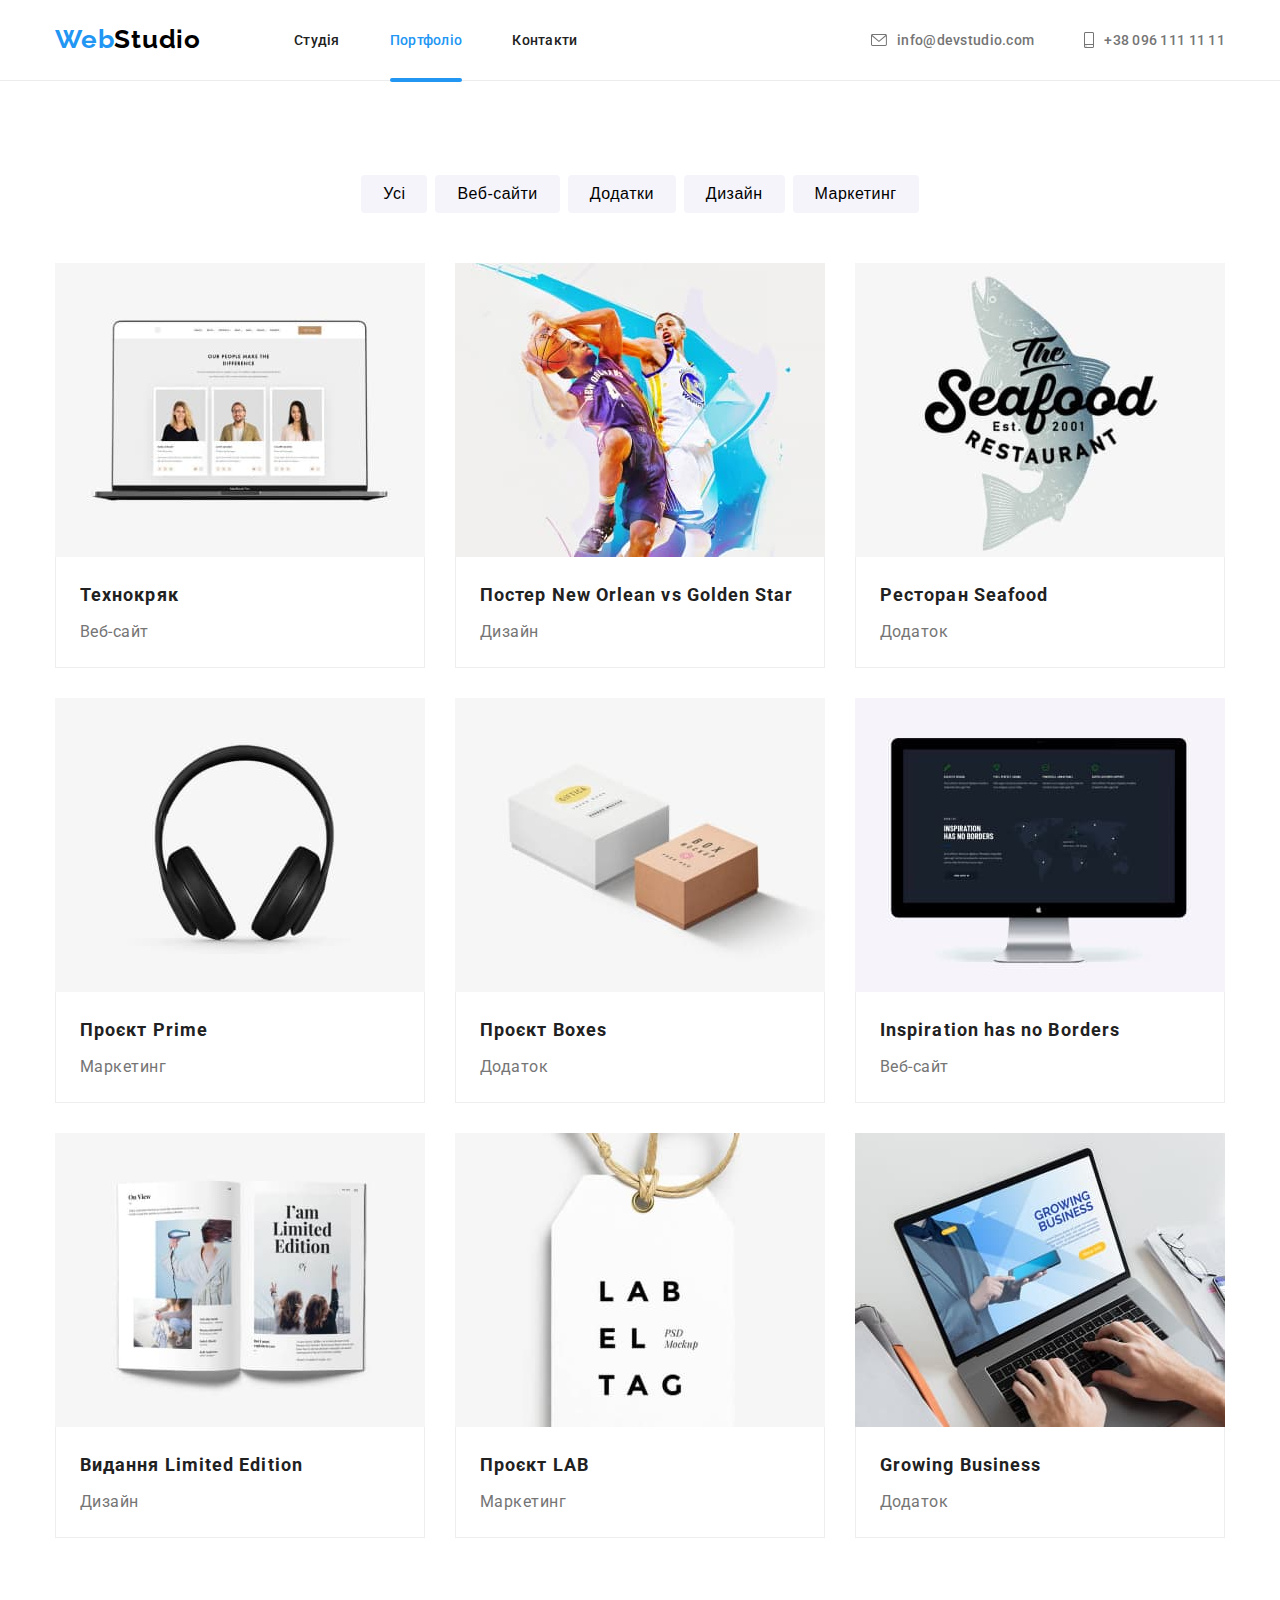
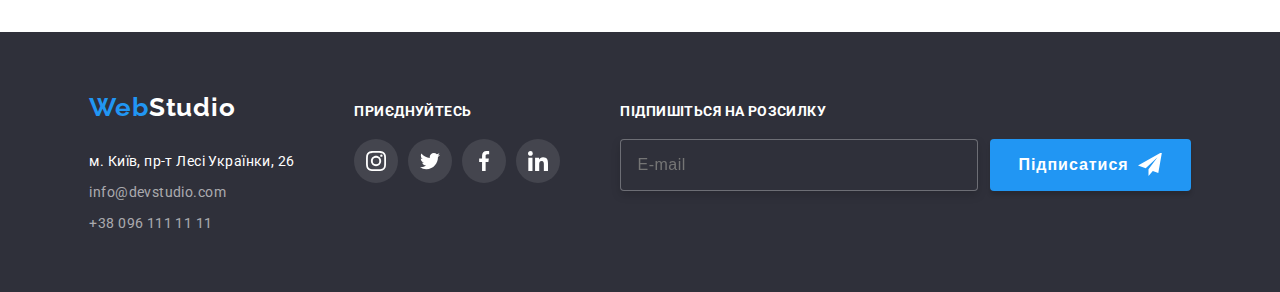
==== commit 93798f38: "New" ====
--- a/portfolio.html
+++ b/portfolio.html
@@ -34,7 +34,9 @@
               <a class="header__link" href="./index.html">Студія</a>
             </li>
             <li>
-              <a class="header__link current" href="./portfolio.html">Портфоліо</a>
+              <a class="header__link current" href="./portfolio.html"
+                >Портфоліо</a
+              >
             </li>
             <li><a class="header__link" href="#">Контакти</a></li>
           </ul>
@@ -62,13 +64,12 @@
           </svg>
         </button>
       </div>
-<div class="mob-menu is-hidden" data-menu>
-        
-          <button type="button" class="menu-close" data-menu-close>
-            <svg class="menu-close-icon" width="40" height="40">
-              <use href="./images/icons.svg#icon-menuclose"></use>
-            </svg>
-          </button>
+      <div class="mob-menu is-hidden" data-menu>
+        <button type="button" class="menu-close" data-menu-close>
+          <svg class="menu-close-icon" width="40" height="40">
+            <use href="./images/icons.svg#icon-menuclose"></use>
+          </svg>
+        </button>
         <ul class="menu-list">
           <li class="menu-list-item">
             <a class="menu-link current" href="./index.html">Студія</a>
@@ -76,48 +77,66 @@
           <li class="menu-list-item">
             <a class="menu-link" href="./portfolio.html">Портфоліо</a>
           </li>
-          <li class="menu-list-item"><a class="menu-link" href="#">Контакти</a></li>
+          <li class="menu-list-item">
+            <a class="menu-link" href="#">Контакти</a>
+          </li>
         </ul>
         <ul class="menu-contacts">
           <li class="menu-contact-item">
             <a class="menu-contact-tel" href="tel:+380961111111"
-              >+38 096 111 11 11</a>
-            
+              >+38 096 111 11 11</a
+            >
           </li>
           <li class="menu-contact-item">
-            <a class="menu-contact" href="mailto:info@devstudio.com"
-              >
-              info@devstudio.com</a>
+            <a class="menu-contact" href="mailto:info@devstudio.com">
+              info@devstudio.com</a
+            >
           </li>
         </ul>
         <ul class="mob-soc-list">
           <li class="mob-soc-item">
-            <a href="" target="_blank" rel="noopener noreferrer" class="mob-soc-link">
+            <a
+              href=""
+              target="_blank"
+              rel="noopener noreferrer"
+              class="mob-soc-link"
+            >
               Instagram
             </a>
           </li>
           <li class="mob-soc-item">
-            <a href="" target="_blank" rel="noopener noreferrer" class="mob-soc-link">
+            <a
+              href=""
+              target="_blank"
+              rel="noopener noreferrer"
+              class="mob-soc-link"
+            >
               Twitter
             </a>
           </li>
           <li class="mob-soc-item">
-            <a href="" target="_blank" rel="noopener noreferrer" class="mob-soc-link">
+            <a
+              href=""
+              target="_blank"
+              rel="noopener noreferrer"
+              class="mob-soc-link"
+            >
               Facebook
             </a>
           </li>
           <li class="mob-soc-item">
-            <a href="" target="_blank" rel="noopener noreferrer" class="mob-soc-link">
+            <a
+              href=""
+              target="_blank"
+              rel="noopener noreferrer"
+              class="mob-soc-link"
+            >
               LinkedIn
             </a>
           </li>
         </ul>
-   
-        
       </div>
     </header>
-
-
 
     <main>
       <section class="section projects">
@@ -144,22 +163,28 @@
                 <div class="projects-img">
                   <picture>
                     <source
-                    srcset="./images/img31.jpg 1x, ./images/img31-2x.jpg 2x"
-                    media="(min-width: 1200px)"
-                    />
-                    <source
-                    srcset="./images/img31-tab.jpg 1x, ./images/img31-tab-2x.jpg 2x"
-                    media="(min-width: 768px)"
-                    />
-                    <source
-                    srcset="./images/img31-mob.jpg 1x, ./images/img31-mob-2x.jpg 2x"
-                    media="(max-width: 767px)"
-                    />
-                    <img 
-                    
-                    src="./images/img31-mob.jpg" 
-                    alt="Веб-сайт"
-                    width="450" />
+                      srcset="./images/img31.jpg 1x, ./images/img31-2x.jpg 2x"
+                      media="(min-width: 1200px)"
+                    />
+                    <source
+                      srcset="
+                        ./images/img31-tab.jpg    1x,
+                        ./images/img31-tab-2x.jpg 2x
+                      "
+                      media="(min-width: 768px)"
+                    />
+                    <source
+                      srcset="
+                        ./images/img31-mob.jpg    1x,
+                        ./images/img31-mob-2x.jpg 2x
+                      "
+                      media="(max-width: 767px)"
+                    />
+                    <img
+                      src="./images/img31-mob.jpg"
+                      alt="Веб-сайт"
+                      width="450"
+                    />
                   </picture>
                   <p class="projects-overlay">
                     Ресурс пропонує комплексні пропозиції з різним рівнем
@@ -179,22 +204,28 @@
                 <div class="projects-img">
                   <picture>
                     <source
-                    srcset="./images/img32.jpg 1x, ./images/img32-2x.jpg 2x"
-                    media="(min-width: 1200px)"
-                    />
-                    <source
-                    srcset="./images/img32-tab.jpg 1x, ./images/img32-tab-2x.jpg 2x"
-                    media="(min-width: 768px)"
-                    />
-                    <source
-                    srcset="./images/img32-mob.jpg 1x, ./images/img32-mob-2x.jpg 2x"
-                    media="(max-width: 767px)"
-                    />
-                    <img 
-                    
-                    src="./images/img32-mob.jpg" 
-                    alt="Постер"
-                    width="450" />
+                      srcset="./images/img32.jpg 1x, ./images/img32-2x.jpg 2x"
+                      media="(min-width: 1200px)"
+                    />
+                    <source
+                      srcset="
+                        ./images/img32-tab.jpg    1x,
+                        ./images/img32-tab-2x.jpg 2x
+                      "
+                      media="(min-width: 768px)"
+                    />
+                    <source
+                      srcset="
+                        ./images/img32-mob.jpg    1x,
+                        ./images/img32-mob-2x.jpg 2x
+                      "
+                      media="(max-width: 767px)"
+                    />
+                    <img
+                      src="./images/img32-mob.jpg"
+                      alt="Постер"
+                      width="450"
+                    />
                   </picture>
                   <p class="projects-overlay">
                     Ресурс пропонує комплексні пропозиції з різним рівнем
@@ -216,22 +247,28 @@
                 <div class="projects-img">
                   <picture>
                     <source
-                    srcset="./images/img33.jpg 1x, ./images/img33-2x.jpg 2x"
-                    media="(min-width: 1200px)"
-                    />
-                    <source
-                    srcset="./images/img33-tab.jpg 1x, ./images/img33-tab-2x.jpg 2x"
-                    media="(min-width: 768px)"
-                    />
-                    <source
-                    srcset="./images/img33-mob.jpg 1x, ./images/img33-mob-2x.jpg 2x"
-                    media="(max-width: 767px)"
-                    />
-                    <img 
-                    
-                    src="./images/img33-mob.jpg" 
-                    alt="Дизайн додатку для ресторану"
-                    width="450" />
+                      srcset="./images/img33.jpg 1x, ./images/img33-2x.jpg 2x"
+                      media="(min-width: 1200px)"
+                    />
+                    <source
+                      srcset="
+                        ./images/img33-tab.jpg    1x,
+                        ./images/img33-tab-2x.jpg 2x
+                      "
+                      media="(min-width: 768px)"
+                    />
+                    <source
+                      srcset="
+                        ./images/img33-mob.jpg    1x,
+                        ./images/img33-mob-2x.jpg 2x
+                      "
+                      media="(max-width: 767px)"
+                    />
+                    <img
+                      src="./images/img33-mob.jpg"
+                      alt="Дизайн додатку для ресторану"
+                      width="450"
+                    />
                   </picture>
                   <p class="projects-overlay">
                     Ресурс пропонує комплексні пропозиції з різним рівнем
@@ -251,22 +288,28 @@
                 <div class="projects-img">
                   <picture>
                     <source
-                    srcset="./images/img34.jpg 1x, ./images/img34-2x.jpg 2x"
-                    media="(min-width: 1200px)"
-                    />
-                    <source
-                    srcset="./images/img34-tab.jpg 1x, ./images/img34-tab-2x.jpg 2x"
-                    media="(min-width: 768px)"
-                    />
-                    <source
-                    srcset="./images/img34-mob.jpg 1x, ./images/img34-mob-2x.jpg 2x"
-                    media="(max-width: 767px)"
-                    />
-                    <img 
-                    
-                    src="./images/img34-mob.jpg" 
-                    alt="Навушники"
-                    width="450" />
+                      srcset="./images/img34.jpg 1x, ./images/img34-2x.jpg 2x"
+                      media="(min-width: 1200px)"
+                    />
+                    <source
+                      srcset="
+                        ./images/img34-tab.jpg    1x,
+                        ./images/img34-tab-2x.jpg 2x
+                      "
+                      media="(min-width: 768px)"
+                    />
+                    <source
+                      srcset="
+                        ./images/img34-mob.jpg    1x,
+                        ./images/img34-mob-2x.jpg 2x
+                      "
+                      media="(max-width: 767px)"
+                    />
+                    <img
+                      src="./images/img34-mob.jpg"
+                      alt="Навушники"
+                      width="450"
+                    />
                   </picture>
                   <p class="projects-overlay">
                     Ресурс пропонує комплексні пропозиції з різним рівнем
@@ -286,22 +329,28 @@
                 <div class="projects-img">
                   <picture>
                     <source
-                    srcset="./images/img35.jpg 1x, ./images/img35-2x.jpg 2x"
-                    media="(min-width: 1200px)"
-                    />
-                    <source
-                    srcset="./images/img35-tab.jpg 1x, ./images/img35-tab-2x.jpg 2x"
-                    media="(min-width: 768px)"
-                    />
-                    <source
-                    srcset="./images/img35-mob.jpg 1x, ./images/img35-mob-2x.jpg 2x"
-                    media="(max-width: 767px)"
-                    />
-                    <img 
-                    
-                    src="./images/img35-mob.jpg" 
-                    alt="Дизайн додатку Boxes"
-                    width="450" />
+                      srcset="./images/img35.jpg 1x, ./images/img35-2x.jpg 2x"
+                      media="(min-width: 1200px)"
+                    />
+                    <source
+                      srcset="
+                        ./images/img35-tab.jpg    1x,
+                        ./images/img35-tab-2x.jpg 2x
+                      "
+                      media="(min-width: 768px)"
+                    />
+                    <source
+                      srcset="
+                        ./images/img35-mob.jpg    1x,
+                        ./images/img35-mob-2x.jpg 2x
+                      "
+                      media="(max-width: 767px)"
+                    />
+                    <img
+                      src="./images/img35-mob.jpg"
+                      alt="Дизайн додатку Boxes"
+                      width="450"
+                    />
                   </picture>
                   <p class="projects-overlay">
                     Ресурс пропонує комплексні пропозиції з різним рівнем
@@ -321,22 +370,28 @@
                 <div class="projects-img">
                   <picture>
                     <source
-                    srcset="./images/img36.jpg 1x, ./images/img36-2x.jpg 2x"
-                    media="(min-width: 1200px)"
-                    />
-                    <source
-                    srcset="./images/img36-tab.jpg 1x, ./images/img36-tab-2x.jpg 2x"
-                    media="(min-width: 768px)"
-                    />
-                    <source
-                    srcset="./images/img36-mob.jpg 1x, ./images/img36-mob-2x.jpg 2x"
-                    media="(max-width: 767px)"
-                    />
-                    <img 
-                    
-                    src="./images/img36-mob.jpg" 
-                    alt="Веб-сайт на моніторі"
-                    width="450" />
+                      srcset="./images/img36.jpg 1x, ./images/img36-2x.jpg 2x"
+                      media="(min-width: 1200px)"
+                    />
+                    <source
+                      srcset="
+                        ./images/img36-tab.jpg    1x,
+                        ./images/img36-tab-2x.jpg 2x
+                      "
+                      media="(min-width: 768px)"
+                    />
+                    <source
+                      srcset="
+                        ./images/img36-mob.jpg    1x,
+                        ./images/img36-mob-2x.jpg 2x
+                      "
+                      media="(max-width: 767px)"
+                    />
+                    <img
+                      src="./images/img36-mob.jpg"
+                      alt="Веб-сайт на моніторі"
+                      width="450"
+                    />
                   </picture>
                   <p class="projects-overlay">
                     Ресурс пропонує комплексні пропозиції з різним рівнем
@@ -356,22 +411,28 @@
                 <div class="projects-img">
                   <picture>
                     <source
-                    srcset="./images/img37.jpg 1x, ./images/img37-2x.jpg 2x"
-                    media="(min-width: 1200px)"
-                    />
-                    <source
-                    srcset="./images/img37-tab.jpg 1x, ./images/img37-tab-2x.jpg 2x"
-                    media="(min-width: 768px)"
-                    />
-                    <source
-                    srcset="./images/img37-mob.jpg 1x, ./images/img37-mob-2x.jpg 2x"
-                    media="(max-width: 767px)"
-                    />
-                    <img 
-                    
-                    src="./images/img37-mob.jpg" 
-                    alt="Розгортка журналу"
-                    width="450" />
+                      srcset="./images/img37.jpg 1x, ./images/img37-2x.jpg 2x"
+                      media="(min-width: 1200px)"
+                    />
+                    <source
+                      srcset="
+                        ./images/img37-tab.jpg    1x,
+                        ./images/img37-tab-2x.jpg 2x
+                      "
+                      media="(min-width: 768px)"
+                    />
+                    <source
+                      srcset="
+                        ./images/img37-mob.jpg    1x,
+                        ./images/img37-mob-2x.jpg 2x
+                      "
+                      media="(max-width: 767px)"
+                    />
+                    <img
+                      src="./images/img37-mob.jpg"
+                      alt="Розгортка журналу"
+                      width="450"
+                    />
                   </picture>
                   <p class="projects-overlay">
                     Ресурс пропонує комплексні пропозиції з різним рівнем
@@ -391,22 +452,28 @@
                 <div class="projects-img">
                   <picture>
                     <source
-                    srcset="./images/img38.jpg 1x, ./images/img38-2x.jpg 2x"
-                    media="(min-width: 1200px)"
-                    />
-                    <source
-                    srcset="./images/img38-tab.jpg 1x, ./images/img38-tab-2x.jpg 2x"
-                    media="(min-width: 768px)"
-                    />
-                    <source
-                    srcset="./images/img38-mob.jpg 1x, ./images/img38-mob-2x.jpg 2x"
-                    media="(max-width: 767px)"
-                    />
-                    <img 
-                    
-                    src="./images/img38-mob.jpg" 
-                    alt="Дизайн для проекту LAB"
-                    width="450" />
+                      srcset="./images/img38.jpg 1x, ./images/img38-2x.jpg 2x"
+                      media="(min-width: 1200px)"
+                    />
+                    <source
+                      srcset="
+                        ./images/img38-tab.jpg    1x,
+                        ./images/img38-tab-2x.jpg 2x
+                      "
+                      media="(min-width: 768px)"
+                    />
+                    <source
+                      srcset="
+                        ./images/img38-mob.jpg    1x,
+                        ./images/img38-mob-2x.jpg 2x
+                      "
+                      media="(max-width: 767px)"
+                    />
+                    <img
+                      src="./images/img38-mob.jpg"
+                      alt="Дизайн для проекту LAB"
+                      width="450"
+                    />
                   </picture>
                   <p class="projects-overlay">
                     Ресурс пропонує комплексні пропозиції з різним рівнем
@@ -426,22 +493,28 @@
                 <div class="projects-img">
                   <picture>
                     <source
-                    srcset="./images/img39.jpg 1x, ./images/img39-2x.jpg 2x"
-                    media="(min-width: 1200px)"
-                    />
-                    <source
-                    srcset="./images/img39-tab.jpg 1x, ./images/img39-tab-2x.jpg 2x"
-                    media="(min-width: 768px)"
-                    />
-                    <source
-                    srcset="./images/img39-mob.jpg 1x, ./images/img39-mob-2x.jpg 2x"
-                    media="(max-width: 767px)"
-                    />
-                    <img 
-                    
-                    src="./images/img39-mob.jpg" 
-                    alt="Робота за ноутбуком"
-                    width="450" />
+                      srcset="./images/img39.jpg 1x, ./images/img39-2x.jpg 2x"
+                      media="(min-width: 1200px)"
+                    />
+                    <source
+                      srcset="
+                        ./images/img39-tab.jpg    1x,
+                        ./images/img39-tab-2x.jpg 2x
+                      "
+                      media="(min-width: 768px)"
+                    />
+                    <source
+                      srcset="
+                        ./images/img39-mob.jpg    1x,
+                        ./images/img39-mob-2x.jpg 2x
+                      "
+                      media="(max-width: 767px)"
+                    />
+                    <img
+                      src="./images/img39-mob.jpg"
+                      alt="Робота за ноутбуком"
+                      width="450"
+                    />
                   </picture>
                   <p class="projects-overlay">
                     Ресурс пропонує комплексні пропозиції з різним рівнем
@@ -492,7 +565,7 @@
           </address>
         </div>
         <div class="footer-soc">
-          <span class="footer-tit">приєднуйтесь</span>
+          <p class="footer-tit">приєднуйтесь</p>
           <ul class="footer-soc-list">
             <li class="footer-soc-item">
               <a class="footer-soc-link" href="#">
@@ -525,7 +598,7 @@
           </ul>
         </div>
         <div class="footer-form-div">
-          <span class="footer-tit">Підпишіться на розсилку</span>
+          <p class="footer-tit">Підпишіться на розсилку</p>
           <form class="footer-form">
             <label class="footer-label">
               <input
--- a/css/main.min.css
+++ b/css/main.min.css
@@ -1 +1 @@
-:root{--gray-dark:#2F303A;--gray-light:#F5F4FA;--wight:white;--mt-color:#212121;--nt-color:#757575;--blue:#2196F3;--akcent: #188CE8;--icon1:#AFB1B8;--ft-color:rgba(255, 255, 255, 0.6);--timing-function:cubic-bezier(0.4, 0, 0.2, 1);--grad:linear-gradient( to right, rgba(47, 48, 58, 0.4), rgba(47, 48, 58, 0.4) )}*{margin:0;padding:0;-webkit-box-sizing:border-box;box-sizing:border-box;outline:none}h1,h2,h3,h4,h5,h6,p{margin:0}ul{list-style:none;margin:0;padding:0}img{display:block;max-width:100%;height:auto;width:100%}body{font-family:"Roboto",sans-serif;color:var(--mt-color)}button{cursor:pointer}a{text-decoration:none}.no-scroll{overflow:hidden}.visually-hidden{position:absolute;width:1px;height:1px;margin:-1px;border:0;padding:0;white-space:nowrap;-webkit-clip-path:inset(100%);clip-path:inset(100%);clip:rect(0 0 0 0);overflow:hidden}.container{width:100%;padding-left:15px;padding-right:15px;margin:0 auto}@media screen and (min-width: 480px){.container{max-width:480px}}@media screen and (min-width: 768px){.container{max-width:768px}}@media screen and (min-width: 1200px){.container{max-width:1200px}}.section{padding-top:60px;padding-bottom:60px}@media screen and (min-width: 1200px){.section{padding-top:94px;padding-bottom:94px}}.logo{font-family:"Raleway",sans-serif;text-decoration:none;font-weight:700;font-size:24px;line-height:1.1666666667;letter-spacing:.03em;color:var(--blue)}@media screen and (min-width: 1200px){.logo{font-size:26px;line-height:1.1923076923}}.btn{background-color:var(--blue);font-weight:700;font-size:16px;line-height:1.875;display:-webkit-box;display:-ms-flexbox;display:flex;-webkit-box-align:center;-ms-flex-align:center;align-items:center;text-align:center;letter-spacing:.06em;color:var(--wight);border:none;display:block;margin:0 auto;-webkit-box-shadow:0px 4px 4px rgba(0,0,0,.15);box-shadow:0px 4px 4px rgba(0,0,0,.15);border-radius:4px;-webkit-transition:background-color 250ms var(--timing-function);transition:background-color 250ms var(--timing-function)}.btn:hover,.btn:focus{background-color:var(--akcent)}.header{background-color:var(--wight);padding:10px 15px;border-bottom:1px solid #ececec}@media screen and (min-width: 768px){.header{padding:15px 21px}}@media screen and (min-width: 1200px){.header{padding-top:24px;padding-bottom:25px}}.header__container{display:-webkit-box;display:-ms-flexbox;display:flex;-webkit-box-align:center;-ms-flex-align:center;align-items:center}.header__logo{color:#000}.header__nav{display:-webkit-box;display:-ms-flexbox;display:flex;gap:50px}@media screen and (max-width: 767px){.header__nav{display:none}}@media screen and (min-width: 768px){.header__nav{margin-left:88px}}@media screen and (min-width: 1200px){.header__nav{margin-left:93px}}.header__nav .header__link{position:relative}.header__link.current{color:var(--blue)}@media screen and (max-width: 767px){.header__link.current{display:none}}.header__link.current::after{position:absolute;bottom:-30px;right:0px;content:"";width:100%;height:4px;background-color:var(--blue);border-radius:2px}@media screen and (min-width: 1200px){.header__link.current::after{bottom:-34px}}.header__contacts{display:-webkit-box;display:-ms-flexbox;display:flex;margin-left:auto}@media screen and (max-width: 767px){.header__contacts{display:none}}@media screen and (min-width: 768px){.header__contacts{-webkit-box-orient:vertical;-webkit-box-direction:normal;-ms-flex-direction:column;flex-direction:column;gap:10px}}@media screen and (min-width: 1200px){.header__contacts{gap:50px;-webkit-box-orient:horizontal;-webkit-box-direction:normal;-ms-flex-direction:row;flex-direction:row}}.header__link,.header__contact{font-weight:500;font-size:14px;line-height:1.1428571429;letter-spacing:.02em;text-decoration:none;-webkit-transition:color 250ms var(--timing-function);transition:color 250ms var(--timing-function)}.header__link:hover,.header__link :focus,.header__link :active,.header__contact:hover,.header__contact :focus,.header__contact :active{color:var(--blue)}.header__link{color:var(--mt-color)}.header__contact{color:var(--nt-color);display:-webkit-box;display:-ms-flexbox;display:flex;gap:10px;-webkit-box-align:center;-ms-flex-align:center;align-items:center}.header__icon{fill:currentColor}.mob-menu{position:fixed;top:0;left:0;z-index:1;width:100vw;height:100vh;background-color:var(--wight);padding-top:10px;padding-bottom:48px;padding-left:40px;padding-right:15px}.mob-menu.is-hidden{opacity:0;pointer-events:none}@media screen and (min-width: 767px){.menu-open{position:absolute;width:1px;height:1px;margin:-1px;border:0;padding:0;white-space:nowrap;-webkit-clip-path:inset(100%);clip-path:inset(100%);clip:rect(0 0 0 0);overflow:hidden}}.menu-open,.menu-close{display:block;margin-left:auto;-webkit-box-align:center;-ms-flex-align:center;align-items:center;-webkit-box-pack:center;-ms-flex-pack:center;justify-content:center;border:none;background-color:var(--wight);color:var(--mt-color);-webkit-transition:color 250ms var(--timing-function);transition:color 250ms var(--timing-function)}.menu-open:hover,.menu-open:focus,.menu-close:hover,.menu-close:focus{color:var(--blue)}@media screen and (min-width: 767px){.menu-close-icon{position:absolute;width:1px;height:1px;margin:-1px;border:0;padding:0;white-space:nowrap;-webkit-clip-path:inset(100%);clip-path:inset(100%);clip:rect(0 0 0 0);overflow:hidden}}.menu-close-icon,.menu-open-icon{fill:currentColor}.menu-list-item{margin-bottom:32px}.menu-list-item:last-child{margin-bottom:306px}.menu-link{font-weight:500;font-size:40px;line-height:1.175;letter-spacing:.02em;color:var(--mt-color);-webkit-transition:color 250ms var(--timing-function);transition:color 250ms var(--timing-function)}.menu-link:hover,.menu-link:focus{color:var(--blue)}.menu-contact-item{margin-bottom:32px}.menu-contact-item:last-child{margin-bottom:64pxpx}.menu-contact-tel{font-weight:500;font-size:28px;line-height:1.2142857143;letter-spacing:.02em;color:var(--blue)}@media screen and (min-width: 480px){.menu-contact-tel{font-size:34px;line-height:1.1764705882}}.menu-contact{font-weight:500;font-size:24px;line-height:1.0769230769;letter-spacing:.02em;color:var(--nt-color)}.mob-soc-list{display:-webkit-box;display:-ms-flexbox;display:flex;-ms-flex-wrap:wrap;flex-wrap:wrap;gap:20px}@media screen and (max-width: 479px){.mob-soc-list{width:calc((100% - 20px)/2)}}.mob-soc-link{font-weight:500;font-size:18px;line-height:1.2222222222;letter-spacing:.02em;color:var(--blue)}.hero{max-width:1600px;margin-left:auto;margin-right:auto;background-image:var(--grad),url(../../images/Img0mob.jpg);background-repeat:no-repeat;background-position:center;background-size:cover;background-color:var(--gray-dark);padding-top:118px;padding-bottom:118px}@media screen and (min-device-pixel-ratio: 2),screen and (-webkit-min-device-pixel-ratio: 2),screen and (min-resolution: 192dpi),screen and (min-resolution: 2dppx){.hero{background-image:var(--grad),url(../../images/Img0mob2x.jpg)}}@media screen and (min-width: 480px){.hero{background-image:var(--grad),url(../../images/Img0tabl.jpg)}}@media screen and (min-width: 480px)and (min-device-pixel-ratio: 2),screen and (min-width: 480px)and (-webkit-min-device-pixel-ratio: 2),screen and (min-width: 480px)and (min-resolution: 192dpi),screen and (min-width: 480px)and (min-resolution: 2dppx){.hero{background-image:var(--grad),url(../../images/Img0tabl2x.jpg)}}@media screen and (min-width: 768px){.hero{background-image:var(--grad),url(../../images/Img0.jpg)}}@media screen and (min-width: 768px)and (min-device-pixel-ratio: 2),screen and (min-width: 768px)and (-webkit-min-device-pixel-ratio: 2),screen and (min-width: 768px)and (min-resolution: 192dpi),screen and (min-width: 768px)and (min-resolution: 2dppx){.hero{background-image:var(--grad),url(../../images/Img02x.jpg)}}@media screen and (min-width: 1200px){.hero{background-size:1600px;padding-top:200px;padding-bottom:200px}}.hero__title{width:auto;margin:0 auto;font-weight:900;font-size:26px;line-height:1.6153846154;text-align:center;letter-spacing:.06em;text-transform:uppercase;color:#fff;margin-bottom:30px}@media screen and (min-width: 480px){.hero__title{width:360px}}@media screen and (min-width: 1200px){.hero__title{width:696px;font-size:44px;line-height:1.3636363636}}.hero__btn{padding:10px 24px}@media screen and (min-width: 1200px){.hero__btn{padding:10px 32px}}.benefits{background:var(--wight)}@media screen and (min-width: 1200px){.benefits{padding-bottom:0px}}.benefits__list{display:-webkit-box;display:-ms-flexbox;display:flex;-ms-flex-wrap:wrap;flex-wrap:wrap;gap:30px}.benefits__item{width:100%}@media screen and (min-width: 768px){.benefits__item{width:calc((100% - 30px)/2)}}@media screen and (min-width: 1200px){.benefits__item{width:calc((100% - 90px)/4)}}.benefits__icon-box{width:100%;height:120px;display:-webkit-box;display:-ms-flexbox;display:flex;-webkit-box-align:center;-ms-flex-align:center;align-items:center;-webkit-box-pack:center;-ms-flex-pack:center;justify-content:center;background-color:var(--gray-light);border-radius:4px}@media screen and (min-width: 1200px){.benefits__icon-box{width:270px}}.benefits__title{font-weight:700;font-size:14px;line-height:1.1428571429;letter-spacing:.03em;text-transform:uppercase;margin-bottom:10px;margin-top:30px}@media screen and (max-width: 768px){.benefits__title{text-align:center}}.benefits__text{width:100%;font-weight:400;font-size:14px;line-height:1.7142857143;letter-spacing:.03em;color:var(--nt-color)}.do{background:var(--wight)}@media screen and (max-width: 1200px){.do{visibility:hidden;pointer-events:none;position:absolute;width:1px;height:1px;margin:-1px;border:0;padding:0}}.do__title{font-weight:700;font-size:36px;line-height:1.1666666667;text-align:center;letter-spacing:.03em;margin-bottom:50px}.do__list{display:-webkit-box;display:-ms-flexbox;display:flex;gap:30px}.do__item{position:relative}.do__label{position:absolute;bottom:0;left:0;margin:0;width:100%;background-color:rgba(47,48,58,.8);text-align:center;padding-top:27px;padding-bottom:27px;font-weight:700;font-size:14px;line-height:1.1428571429;letter-spacing:.03em;text-transform:uppercase;color:var(--wight)}.team{background-color:var(--gray-light)}.team__title{font-weight:700;font-size:28px;line-height:1.1785714286;text-align:center;letter-spacing:.03em;margin-bottom:30px}@media screen and (min-width: 1200px){.team__title{font-size:36px;line-height:1.1666666667;margin-bottom:50px}}.team__list{display:-webkit-box;display:-ms-flexbox;display:flex;-ms-flex-wrap:wrap;flex-wrap:wrap;gap:30px}.team__card{width:100%;background:var(--wight);-webkit-box-shadow:0px 1px 3px rgba(0,0,0,.12),0px 1px 1px rgba(0,0,0,.14),0px 2px 1px rgba(0,0,0,.2);box-shadow:0px 1px 3px rgba(0,0,0,.12),0px 1px 1px rgba(0,0,0,.14),0px 2px 1px rgba(0,0,0,.2);border-radius:0px 0px 4px 4px}@media screen and (min-width: 768px){.team__card{width:calc((100% - 30px)/2)}}@media screen and (min-width: 1200px){.team__card{width:calc((100% - 90px)/4)}}.team__box{padding-top:30px;padding-bottom:24px}@media screen and (min-width: 1200px){.team__box{padding-bottom:30px}}.team__nome{font-weight:500;font-size:16px;line-height:1.1875;text-align:center;letter-spacing:.03em;margin-bottom:10px}.team__text{font-weight:400;font-size:16px;line-height:1.1875;text-align:center;letter-spacing:.03em;color:var(--nt-color);margin-bottom:16px}.contacts{display:-webkit-box;display:-ms-flexbox;display:flex;gap:10px;-webkit-box-pack:center;-ms-flex-pack:center;justify-content:center}.contacts__item{width:44px;height:44px}.contacts__link{width:100%;height:100%;border-radius:50%;display:-webkit-box;display:-ms-flexbox;display:flex;-webkit-box-align:center;-ms-flex-align:center;align-items:center;-webkit-box-pack:center;-ms-flex-pack:center;justify-content:center;background-color:var(--wight);color:var(--nt-color);-webkit-transition:color 250ms var(--timing-function),background-color 250ms var(--timing-function);transition:color 250ms var(--timing-function),background-color 250ms var(--timing-function)}.contacts__link:hover,.contacts__link :focus{background-color:var(--blue);color:var(--wight)}.contacts__icon{fill:currentColor}.clients{background:var(--wight)}.clients__title{font-weight:700;font-size:28px;line-height:1.1785714286;text-align:center;letter-spacing:.03em;margin-bottom:30px}@media screen and (min-width: 1200px){.clients__title{font-size:36px;line-height:1.1666666667;margin-bottom:50px}}.clients__list{display:-webkit-box;display:-ms-flexbox;display:flex;-ms-flex-wrap:wrap;flex-wrap:wrap;-webkit-box-pack:center;-ms-flex-pack:center;justify-content:center;gap:30px}.clients__items{width:100%;height:120px}@media screen and (min-width: 768px){.clients__items{width:calc((100% - 60px)/3);height:92px}}@media screen and (min-width: 1200px){.clients__items{width:calc((100% - 150px)/6)}}.clients__link{width:100%;height:100%;background-color:var(--wight);border:1px solid var(--icon1);color:var(--icon1);border-radius:4px;display:-webkit-box;display:-ms-flexbox;display:flex;-webkit-box-align:center;-ms-flex-align:center;align-items:center;-webkit-box-pack:center;-ms-flex-pack:center;justify-content:center;-webkit-transition:color 250ms var(--timing-function),border 250ms var(--timing-function);transition:color 250ms var(--timing-function),border 250ms var(--timing-function)}.clients__link:hover,.clients__link:focus{border:1px solid var(--blue);color:var(--blue)}.cleints__icon{fill:currentColor}.footer{background-color:var(--gray-dark);padding-top:60px;padding-bottom:60px}.l-footer{color:#fff}.footer-content{display:-webkit-box;display:-ms-flexbox;display:flex;-ms-flex-wrap:wrap;flex-wrap:wrap;gap:60px;-webkit-box-pack:center;-ms-flex-pack:center;justify-content:center;-webkit-box-align:baseline;-ms-flex-align:baseline;align-items:baseline}@media screen and (max-width: 1200px){.footer-contacts{text-align:center}}.footer-tit{font-weight:700;font-size:14px;line-height:1.1428571429;letter-spacing:.03em;text-transform:uppercase;color:var(--wight);margin-bottom:20px}.footer-adress,.footer-link{font-weight:400;font-size:14px;line-height:1.1428571429;letter-spacing:.03em;text-decoration:none;font-style:normal}.footer-adress:hover,.footer-adress:focus,.footer-adress:active,.footer-link:hover,.footer-link:focus,.footer-link:active{color:var(--blue)}.footer-adress{color:var(--wight)}.footer-link,.footer-input{color:var(--ft-color)}.footer-item{margin-top:28px}.footer-items{margin-top:12px}.footer-link,.footer-adress{-webkit-transition:color 250ms var(--timing-function);transition:color 250ms var(--timing-function)}@media screen and (min-width: 768px)and (max-width: 1200px){.footer-soc{margin-left:105px}}@media screen and (max-width: 1200px){.footer-soc{text-align:center}}.footer-soc-list{display:-webkit-box;display:-ms-flexbox;display:flex;gap:10px}.footer-soc-item{width:44px;height:44px}.footer-soc-link{width:100%;height:100%;border-radius:50%;display:-webkit-box;display:-ms-flexbox;display:flex;-webkit-box-align:center;-ms-flex-align:center;align-items:center;-webkit-box-pack:center;-ms-flex-pack:center;justify-content:center}.footer-soc-link{background-color:rgba(255,255,255,.1);-webkit-transition:background-color 250ms var(--timing-function);transition:background-color 250ms var(--timing-function)}.footer-soc-link:hover,.footer-soc-link:focus{background-color:var(--blue);color:var(--wight)}.footer-soc-icon{fill:var(--wight)}@media screen and (max-width: 768px){.footer-form-div{width:100%}}@media screen and (max-width: 1200px){.footer-form-div{text-align:center}}.footer-form{display:-webkit-box;display:-ms-flexbox;display:flex;-webkit-box-orient:vertical;-webkit-box-direction:normal;-ms-flex-direction:column;flex-direction:column;gap:20px}@media screen and (min-width: 1200px){.footer-form{gap:12px;-webkit-box-orient:horizontal;-webkit-box-direction:normal;-ms-flex-direction:row;flex-direction:row}}.footer-input{width:100%;font-weight:400;font-size:16px;line-height:1.25;letter-spacing:.03em;padding:15px 16px 15px;background-color:var(--gray-dark);border:1px solid rgba(255,255,255,.3);-webkit-filter:drop-shadow(0px 4px 4px rgba(0, 0, 0, 0.15));filter:drop-shadow(0px 4px 4px rgba(0, 0, 0, 0.15));border-radius:4px;-webkit-transition:border-color 250ms var(--timing-function);transition:border-color 250ms var(--timing-function)}@media screen and (min-width: 480px){.footer-input{width:450px}}@media screen and (min-width: 1200px){.footer-input{width:358px}}.footer-input:focus{border-color:var(--blue)}.footer-input:-webkit-autofill{-webkit-box-shadow:inset 0 0 0 50px var(--gray-dark);box-shadow:inset 0 0 0 50px var(--gray-dark);-webkit-text-fill-color:var(--wight)}.footer-label:hover .footer-input,.footer-label:focus .footer-input{border-color:var(--blue);cursor:pointer}.footer-bt{position:relative;padding:10px 64px 10px 31px}@media screen and (min-width: 1200px){.footer-bt{padding:10px 62px 10px 28px}}.footer-bt-icon{fill:currentColor;position:absolute;top:13px;left:148px}.projects{background:var(--wight)}.sec-filter-list{display:-webkit-box;display:-ms-flexbox;display:flex;-webkit-box-pack:center;-ms-flex-pack:center;justify-content:center;gap:8px;margin-bottom:50px}.sec-filter-bt{font-weight:500;font-size:16px;line-height:1.625;text-align:center;letter-spacing:.03em;background-color:var(--gray-light);border:none;border-radius:4px;padding:6px 25px;-webkit-transition:background-color 250ms var(--timing-function),color 250ms var(--timing-function),-webkit-box-shadow 250ms var(--timing-function);transition:background-color 250ms var(--timing-function),color 250ms var(--timing-function),-webkit-box-shadow 250ms var(--timing-function);transition:background-color 250ms var(--timing-function),color 250ms var(--timing-function),box-shadow 250ms var(--timing-function);transition:background-color 250ms var(--timing-function),color 250ms var(--timing-function),box-shadow 250ms var(--timing-function),-webkit-box-shadow 250ms var(--timing-function)}.sec-filter-bt:hover,.sec-filter-bt:focus,.sec-filter-bt:active{color:#fff;background-color:var(--blue);-webkit-box-shadow:0px 2px 2px 0px rgba(0,0,0,.12),0px 1px 2px 0px rgba(0,0,0,.08),0px 3px 1px 0px rgba(0,0,0,.1);box-shadow:0px 2px 2px 0px rgba(0,0,0,.12),0px 1px 2px 0px rgba(0,0,0,.08),0px 3px 1px 0px rgba(0,0,0,.1);border:none}.sec-projects-list{display:-webkit-box;display:-ms-flexbox;display:flex;-ms-flex-wrap:wrap;flex-wrap:wrap;gap:30px;padding:0}.sec-projects-item{-ms-flex-preferred-size:calc((100% - 60px)/3);flex-basis:calc((100% - 60px)/3);-webkit-transition:-webkit-box-shadow 250ms var(--timing-function);transition:-webkit-box-shadow 250ms var(--timing-function);transition:box-shadow 250ms var(--timing-function);transition:box-shadow 250ms var(--timing-function), -webkit-box-shadow 250ms var(--timing-function)}.sec-projects-item:hover,.sec-projects-item:focus{-webkit-box-shadow:0px 1px 1px rgba(0,0,0,.12),0px 4px 4px rgba(0,0,0,.06),1px 4px 6px rgba(0,0,0,.16);box-shadow:0px 1px 1px rgba(0,0,0,.12),0px 4px 4px rgba(0,0,0,.06),1px 4px 6px rgba(0,0,0,.16)}.sec-projects-cart{padding:20px 24px;border-bottom:1px solid #eee;border-left:1px solid #eee;border-right:1px solid #eee}.sec-projects-nome{font-weight:700;font-size:18px;line-height:2;letter-spacing:.06em;margin-bottom:4px;color:var(--mt-color)}.sec-projects-text{font-weight:400;font-size:16px;line-height:1.875;letter-spacing:.03em;color:var(--nt-color)}.projects-link{text-decoration:none;font-style:normal}.projects-img{position:relative;overflow:hidden}.projects-overlay{position:absolute;left:0;top:0;width:100%;height:100%;background-color:var(--blue);opacity:.9;padding-top:63px;padding-left:24px;text-align:left;font-weight:400;font-size:18px;line-height:1.5555555556;letter-spacing:.03em;color:var(--wight);-webkit-transform:translateY(101%);transform:translateY(101%);-webkit-transition:-webkit-transform 500ms var(--timing-function);transition:-webkit-transform 500ms var(--timing-function);transition:transform 500ms var(--timing-function);transition:transform 500ms var(--timing-function), -webkit-transform 500ms var(--timing-function)}.sec-projects-item:hover .projects-overlay{-webkit-transform:translateY(0);transform:translateY(0)}.backdrop{position:fixed;top:0;left:0;width:100%;height:100%;background-color:rgba(0,0,0,.2);opacity:1;-webkit-transition:opacity 500ms var(--timing-function);transition:opacity 500ms var(--timing-function)}.backdrop.is-hidden{opacity:0;pointer-events:none}.modal{position:absolute;top:50%;left:50%;-webkit-transform:translate(-50%, -50%);transform:translate(-50%, -50%);width:100vw;background-color:var(--wight);-webkit-box-shadow:0px 1px 3px rgba(0,0,0,.12),0px 1px 1px rgba(0,0,0,.14),0px 2px 1px rgba(0,0,0,.2);box-shadow:0px 1px 3px rgba(0,0,0,.12),0px 1px 1px rgba(0,0,0,.14),0px 2px 1px rgba(0,0,0,.2);border-radius:4px;-webkit-transition:-webkit-transform 200ms var(--timing-function) 500ms;transition:-webkit-transform 200ms var(--timing-function) 500ms;transition:transform 200ms var(--timing-function) 500ms;transition:transform 200ms var(--timing-function) 500ms, -webkit-transform 200ms var(--timing-function) 500ms}@media screen and (min-width: 480px){.modal{height:609px;width:450px}}@media screen and (min-width: 1200px){.modal{height:580px;width:530px}}.moda.backdrop.is-hidden{-webkit-transform:translate(-5000%, -50%);transform:translate(-5000%, -50%)}.modal-button{position:absolute;top:8px;right:8px;width:30px;height:30px;display:-webkit-box;display:-ms-flexbox;display:flex;-webkit-box-align:center;-ms-flex-align:center;align-items:center;-webkit-box-pack:center;-ms-flex-pack:center;justify-content:center;border:1px solid rgba(0,0,0,.1);border-radius:50%;background-color:var(--wight);color:#000;-webkit-transition:color 250ms var(--timing-function);transition:color 250ms var(--timing-function)}.modal-button:hover,.modal-button:focus{color:var(--blue)}.modal-icon{fill:currentColor}.modal-form{width:100%;padding:40px}.form-tit{width:240px;font-size:16px;line-height:1.875;font-weight:700;text-align:center;letter-spacing:.03em;margin-bottom:12px}@media screen and (min-width: 480px){.form-tit{font-size:20px;line-height:1.5;width:370px}}@media screen and (min-width: 1200px){.form-tit{line-height:1.15;width:448px}}.form-label,.comment-label{display:-webkit-box;display:-ms-flexbox;display:flex;-webkit-box-orient:vertical;-webkit-box-direction:normal;-ms-flex-direction:column;flex-direction:column}.form-label{position:relative;margin-bottom:10px;color:var(--mt-color);-webkit-transition:color 2500ms var(--timing-function);transition:color 2500ms var(--timing-function)}.form-label:focus,.form-label:active{color:var(--blue)}.form-label:nth-of-type(4n){margin-bottom:0}.form-input,.comment-area{border:1px solid rgba(33,33,33,.2);border-radius:4px;-webkit-transition:border-color 250ms var(--timing-function);transition:border-color 250ms var(--timing-function)}.form-input:focus,.comment-area:focus{border-color:var(--blue);cursor:pointer}.form-input{padding:12px 42px 12px}.form-input:-webkit-autofill{-webkit-box-shadow:inset 0 0 0 50px var(--wight);box-shadow:inset 0 0 0 50px var(--wight);-webkit-text-fill-color:var(--mt-color)}.form-icon{position:absolute;top:29px;left:12px;fill:currentColor;-webkit-transition:fill 250ms var(--timing-function);transition:fill 250ms var(--timing-function)}.form-input:focus+.form-icon{fill:var(--blue)}.form-input,.comment-area,.form-text,.comment-area{font-weight:400;font-size:12px;line-height:1.1666666667;letter-spacing:.01em}.form-text{color:var(--nt-color);margin-bottom:4px}.check-label{display:-webkit-box;display:-ms-flexbox;display:flex;gap:8px;-webkit-box-pack:center;-ms-flex-pack:center;justify-content:center;-webkit-box-align:center;-ms-flex-align:center;align-items:center;margin-top:20px;margin-bottom:30px}.check-link{color:var(--blue);position:relative}.check-icon{display:inline-block;border-radius:4px;border:2px solid var(--mt-color);-webkit-transition:border-color 250ms var(--timing-function),background-color 250ms var(--timing-function);transition:border-color 250ms var(--timing-function),background-color 250ms var(--timing-function)}.check-input:checked+.check-icon{background-color:var(--blue);border-color:var(--blue)}.check-text{font-weight:400;font-size:12px;line-height:1.1666666667;letter-spacing:.03em;color:var(--nt-color)}@media screen and (min-width: 1200px){.check-text{font-size:14px;line-height:1.7142857143}}.check-input{position:absolute;width:1px;height:1px;margin:-1px;border:0;padding:0;clip:rect(0 0 0 0);overflow:hidden}.check-link{font-weight:400;font-size:12px;line-height:1.1666666667;letter-spacing:.03em;text-decoration:none;font-style:normal}@media screen and (min-width: 1200px){.check-link{font-size:14px;line-height:1.7142857143}}.check-link::after{position:absolute;bottom:.5px;right:0;content:"";width:100%;height:1px;background-color:var(--blue)}.comment-area{resize:none;padding:12px 16px}.comment-area::-webkit-input-placeholder{color:rgba(117,117,117,.5)}.comment-area::-moz-placeholder{color:rgba(117,117,117,.5)}.comment-area:-ms-input-placeholder{color:rgba(117,117,117,.5)}.comment-area::-ms-input-placeholder{color:rgba(117,117,117,.5)}.comment-area::placeholder{color:rgba(117,117,117,.5)}.form-bt{padding:10px 52px}/*# sourceMappingURL=main.min.css.map */+:root{--gray-dark:#2F303A;--gray-light:#F5F4FA;--wight:white;--mt-color:#212121;--nt-color:#757575;--blue:#2196F3;--akcent: #188CE8;--icon1:#AFB1B8;--ft-color:rgba(255, 255, 255, 0.6);--timing-function:cubic-bezier(0.4, 0, 0.2, 1);--grad:linear-gradient( to right, rgba(47, 48, 58, 0.4), rgba(47, 48, 58, 0.4) )}*{margin:0;padding:0;-webkit-box-sizing:border-box;box-sizing:border-box;outline:none}h1,h2,h3,h4,h5,h6,p{margin:0}ul{list-style:none;margin:0;padding:0}img{display:block;max-width:100%;height:auto;width:100%}body{font-family:"Roboto",sans-serif;color:var(--mt-color)}button{cursor:pointer}a{text-decoration:none}.no-scroll{overflow:hidden}.visually-hidden{position:absolute;width:1px;height:1px;margin:-1px;border:0;padding:0;white-space:nowrap;-webkit-clip-path:inset(100%);clip-path:inset(100%);clip:rect(0 0 0 0);overflow:hidden}.container{width:100%;padding-left:15px;padding-right:15px;margin:0 auto}@media screen and (min-width: 480px){.container{max-width:480px}}@media screen and (min-width: 768px){.container{max-width:768px}}@media screen and (min-width: 1200px){.container{max-width:1200px}}.section{padding-top:60px;padding-bottom:60px}@media screen and (min-width: 1200px){.section{padding-top:94px;padding-bottom:94px}}.logo{font-family:"Raleway",sans-serif;text-decoration:none;font-weight:700;font-size:24px;line-height:1.1666666667;letter-spacing:.03em;color:var(--blue)}@media screen and (min-width: 1200px){.logo{font-size:26px;line-height:1.1923076923}}.btn{background-color:var(--blue);font-weight:700;font-size:16px;line-height:1.875;display:-webkit-box;display:-ms-flexbox;display:flex;-webkit-box-align:center;-ms-flex-align:center;align-items:center;text-align:center;letter-spacing:.06em;color:var(--wight);border:none;display:block;margin:0 auto;-webkit-box-shadow:0px 4px 4px rgba(0,0,0,.15);box-shadow:0px 4px 4px rgba(0,0,0,.15);border-radius:4px;-webkit-transition:background-color 250ms var(--timing-function);transition:background-color 250ms var(--timing-function)}.btn:hover,.btn:focus{background-color:var(--akcent)}.header{background-color:var(--wight);padding:10px 15px;border-bottom:1px solid #ececec}@media screen and (min-width: 768px){.header{padding:15px 21px}}@media screen and (min-width: 1200px){.header{padding-top:24px;padding-bottom:25px}}.header__container{display:-webkit-box;display:-ms-flexbox;display:flex;-webkit-box-align:center;-ms-flex-align:center;align-items:center}.header__logo{color:#000}.header__nav{display:-webkit-box;display:-ms-flexbox;display:flex;gap:50px}@media screen and (max-width: 767px){.header__nav{display:none}}@media screen and (min-width: 768px){.header__nav{margin-left:88px}}@media screen and (min-width: 1200px){.header__nav{margin-left:93px}}.header__nav .header__link{position:relative}.header__link.current{color:var(--blue)}@media screen and (max-width: 767px){.header__link.current{display:none}}.header__link.current::after{position:absolute;bottom:-30px;right:0px;content:"";width:100%;height:4px;background-color:var(--blue);border-radius:2px}@media screen and (min-width: 1200px){.header__link.current::after{bottom:-34px}}.header__contacts{display:-webkit-box;display:-ms-flexbox;display:flex;margin-left:auto}@media screen and (max-width: 767px){.header__contacts{display:none}}@media screen and (min-width: 768px){.header__contacts{-webkit-box-orient:vertical;-webkit-box-direction:normal;-ms-flex-direction:column;flex-direction:column;gap:10px}}@media screen and (min-width: 1200px){.header__contacts{gap:50px;-webkit-box-orient:horizontal;-webkit-box-direction:normal;-ms-flex-direction:row;flex-direction:row}}.header__link,.header__contact{font-weight:500;font-size:14px;line-height:1.1428571429;letter-spacing:.02em;text-decoration:none;-webkit-transition:color 250ms var(--timing-function);transition:color 250ms var(--timing-function)}.header__link:hover,.header__link :focus,.header__link :active,.header__contact:hover,.header__contact :focus,.header__contact :active{color:var(--blue)}.header__link{color:var(--mt-color)}.header__contact{color:var(--nt-color);display:-webkit-box;display:-ms-flexbox;display:flex;gap:10px;-webkit-box-align:center;-ms-flex-align:center;align-items:center}.header__icon{fill:currentColor}.mob-menu{position:fixed;top:0;left:0;z-index:1;width:100vw;height:100vh;background-color:var(--wight);padding-top:10px;padding-bottom:48px;padding-left:40px;padding-right:15px}.mob-menu.is-hidden{opacity:0;pointer-events:none}@media screen and (min-width: 767px){.menu-open{position:absolute;width:1px;height:1px;margin:-1px;border:0;padding:0;white-space:nowrap;-webkit-clip-path:inset(100%);clip-path:inset(100%);clip:rect(0 0 0 0);overflow:hidden}}.menu-open,.menu-close{display:block;margin-left:auto;-webkit-box-align:center;-ms-flex-align:center;align-items:center;-webkit-box-pack:center;-ms-flex-pack:center;justify-content:center;border:none;background-color:var(--wight);color:var(--mt-color);-webkit-transition:color 250ms var(--timing-function);transition:color 250ms var(--timing-function)}.menu-open:hover,.menu-open:focus,.menu-close:hover,.menu-close:focus{color:var(--blue)}@media screen and (min-width: 767px){.menu-close-icon{position:absolute;width:1px;height:1px;margin:-1px;border:0;padding:0;white-space:nowrap;-webkit-clip-path:inset(100%);clip-path:inset(100%);clip:rect(0 0 0 0);overflow:hidden}}.menu-close-icon,.menu-open-icon{fill:currentColor}.menu-list-item{margin-bottom:32px}.menu-list-item:last-child{margin-bottom:306px}.menu-link{font-weight:500;font-size:40px;line-height:1.175;letter-spacing:.02em;color:var(--mt-color);-webkit-transition:color 250ms var(--timing-function);transition:color 250ms var(--timing-function)}.menu-link:hover,.menu-link:focus{color:var(--blue)}.menu-contact-item{margin-bottom:32px}.menu-contact-item:last-child{margin-bottom:64pxpx}.menu-contact-tel{font-weight:500;font-size:28px;line-height:1.2142857143;letter-spacing:.02em;color:var(--blue)}@media screen and (min-width: 480px){.menu-contact-tel{font-size:34px;line-height:1.1764705882}}.menu-contact{font-weight:500;font-size:24px;line-height:1.0769230769;letter-spacing:.02em;color:var(--nt-color)}.mob-soc-list{display:-webkit-box;display:-ms-flexbox;display:flex;-ms-flex-wrap:wrap;flex-wrap:wrap;gap:20px}@media screen and (max-width: 479px){.mob-soc-list{width:calc((100% - 20px)/2)}}.mob-soc-link{font-weight:500;font-size:18px;line-height:1.2222222222;letter-spacing:.02em;color:var(--blue)}.hero{max-width:1600px;margin-left:auto;margin-right:auto;background-image:var(--grad),url(../../images/Img0mob.jpg);background-repeat:no-repeat;background-position:center;background-size:cover;background-color:var(--gray-dark);padding-top:118px;padding-bottom:118px}@media screen and (min-device-pixel-ratio: 2),screen and (-webkit-min-device-pixel-ratio: 2),screen and (min-resolution: 192dpi),screen and (min-resolution: 2dppx){.hero{background-image:var(--grad),url(../../images/Img0mob2x.jpg)}}@media screen and (min-width: 480px){.hero{background-image:var(--grad),url(../../images/Img0tabl.jpg)}}@media screen and (min-width: 480px)and (min-device-pixel-ratio: 2),screen and (min-width: 480px)and (-webkit-min-device-pixel-ratio: 2),screen and (min-width: 480px)and (min-resolution: 192dpi),screen and (min-width: 480px)and (min-resolution: 2dppx){.hero{background-image:var(--grad),url(../../images/Img0tabl2x.jpg)}}@media screen and (min-width: 768px){.hero{background-image:var(--grad),url(../../images/Img0.jpg)}}@media screen and (min-width: 768px)and (min-device-pixel-ratio: 2),screen and (min-width: 768px)and (-webkit-min-device-pixel-ratio: 2),screen and (min-width: 768px)and (min-resolution: 192dpi),screen and (min-width: 768px)and (min-resolution: 2dppx){.hero{background-image:var(--grad),url(../../images/Img02x.jpg)}}@media screen and (min-width: 1200px){.hero{background-size:1600px;padding-top:200px;padding-bottom:200px}}.hero__title{width:auto;margin:0 auto;font-weight:900;font-size:26px;line-height:1.6153846154;text-align:center;letter-spacing:.06em;text-transform:uppercase;color:#fff;margin-bottom:30px}@media screen and (min-width: 480px){.hero__title{width:360px}}@media screen and (min-width: 1200px){.hero__title{width:696px;font-size:44px;line-height:1.3636363636}}.hero__btn{padding:10px 24px}@media screen and (min-width: 1200px){.hero__btn{padding:10px 32px}}.benefits{background:var(--wight)}@media screen and (min-width: 1200px){.benefits{padding-bottom:0px}}.benefits__list{display:-webkit-box;display:-ms-flexbox;display:flex;-ms-flex-wrap:wrap;flex-wrap:wrap;gap:30px}.benefits__item{width:100%}@media screen and (min-width: 768px){.benefits__item{width:calc((100% - 30px)/2)}}@media screen and (min-width: 1200px){.benefits__item{width:calc((100% - 90px)/4)}}.benefits__icon-box{width:100%;height:120px;display:-webkit-box;display:-ms-flexbox;display:flex;-webkit-box-align:center;-ms-flex-align:center;align-items:center;-webkit-box-pack:center;-ms-flex-pack:center;justify-content:center;background-color:var(--gray-light);border-radius:4px}@media screen and (min-width: 1200px){.benefits__icon-box{width:270px}}.benefits__title{font-weight:700;font-size:14px;line-height:1.1428571429;letter-spacing:.03em;text-transform:uppercase;margin-bottom:10px;margin-top:30px}@media screen and (max-width: 768px){.benefits__title{text-align:center}}.benefits__text{width:100%;font-weight:400;font-size:14px;line-height:1.7142857143;letter-spacing:.03em;color:var(--nt-color)}.do{background:var(--wight)}@media screen and (max-width: 1200px){.do{visibility:hidden;pointer-events:none;position:absolute;width:1px;height:1px;margin:-1px;border:0;padding:0}}.do__title{font-weight:700;font-size:36px;line-height:1.1666666667;text-align:center;letter-spacing:.03em;margin-bottom:50px}.do__list{display:-webkit-box;display:-ms-flexbox;display:flex;gap:30px}.do__item{position:relative}.do__label{position:absolute;bottom:0;left:0;margin:0;width:100%;background-color:rgba(47,48,58,.8);text-align:center;padding-top:27px;padding-bottom:27px;font-weight:700;font-size:14px;line-height:1.1428571429;letter-spacing:.03em;text-transform:uppercase;color:var(--wight)}.team{background-color:var(--gray-light)}.team__title{font-weight:700;font-size:28px;line-height:1.1785714286;text-align:center;letter-spacing:.03em;margin-bottom:30px}@media screen and (min-width: 1200px){.team__title{font-size:36px;line-height:1.1666666667;margin-bottom:50px}}.team__list{display:-webkit-box;display:-ms-flexbox;display:flex;-ms-flex-wrap:wrap;flex-wrap:wrap;gap:30px}.team__card{width:100%;background:var(--wight);-webkit-box-shadow:0px 1px 3px rgba(0,0,0,.12),0px 1px 1px rgba(0,0,0,.14),0px 2px 1px rgba(0,0,0,.2);box-shadow:0px 1px 3px rgba(0,0,0,.12),0px 1px 1px rgba(0,0,0,.14),0px 2px 1px rgba(0,0,0,.2);border-radius:0px 0px 4px 4px}@media screen and (min-width: 768px){.team__card{width:calc((100% - 30px)/2)}}@media screen and (min-width: 1200px){.team__card{width:calc((100% - 90px)/4)}}.team__box{padding-top:30px;padding-bottom:24px}@media screen and (min-width: 1200px){.team__box{padding-bottom:30px}}.team__nome{font-weight:500;font-size:16px;line-height:1.1875;text-align:center;letter-spacing:.03em;margin-bottom:10px}.team__text{font-weight:400;font-size:16px;line-height:1.1875;text-align:center;letter-spacing:.03em;color:var(--nt-color);margin-bottom:16px}.contacts{display:-webkit-box;display:-ms-flexbox;display:flex;gap:10px;-webkit-box-pack:center;-ms-flex-pack:center;justify-content:center}.contacts__item{width:44px;height:44px}.contacts__link{width:100%;height:100%;border-radius:50%;display:-webkit-box;display:-ms-flexbox;display:flex;-webkit-box-align:center;-ms-flex-align:center;align-items:center;-webkit-box-pack:center;-ms-flex-pack:center;justify-content:center;background-color:var(--wight);color:var(--nt-color);-webkit-transition:color 250ms var(--timing-function),background-color 250ms var(--timing-function);transition:color 250ms var(--timing-function),background-color 250ms var(--timing-function)}.contacts__link:hover,.contacts__link :focus{background-color:var(--blue);color:var(--wight)}.contacts__icon{fill:currentColor}.clients{background:var(--wight)}.clients__title{font-weight:700;font-size:28px;line-height:1.1785714286;text-align:center;letter-spacing:.03em;margin-bottom:30px}@media screen and (min-width: 1200px){.clients__title{font-size:36px;line-height:1.1666666667;margin-bottom:50px}}.clients__list{display:-webkit-box;display:-ms-flexbox;display:flex;-ms-flex-wrap:wrap;flex-wrap:wrap;-webkit-box-pack:center;-ms-flex-pack:center;justify-content:center;gap:30px}.clients__items{width:100%;height:120px}@media screen and (min-width: 768px){.clients__items{width:calc((100% - 60px)/3);height:92px}}@media screen and (min-width: 1200px){.clients__items{width:calc((100% - 150px)/6)}}.clients__link{width:100%;height:100%;background-color:var(--wight);border:1px solid var(--icon1);color:var(--icon1);border-radius:4px;display:-webkit-box;display:-ms-flexbox;display:flex;-webkit-box-align:center;-ms-flex-align:center;align-items:center;-webkit-box-pack:center;-ms-flex-pack:center;justify-content:center;-webkit-transition:color 250ms var(--timing-function),border 250ms var(--timing-function);transition:color 250ms var(--timing-function),border 250ms var(--timing-function)}.clients__link:hover,.clients__link:focus{border:1px solid var(--blue);color:var(--blue)}.cleints__icon{fill:currentColor}.footer{background-color:var(--gray-dark);padding-top:60px;padding-bottom:60px}.l-footer{color:#fff}.footer-content{display:-webkit-box;display:-ms-flexbox;display:flex;-ms-flex-wrap:wrap;flex-wrap:wrap;gap:60px;-webkit-box-pack:center;-ms-flex-pack:center;justify-content:center;-webkit-box-align:baseline;-ms-flex-align:baseline;align-items:baseline}@media screen and (max-width: 1200px){.footer-contacts{text-align:center}}.footer-tit{font-weight:700;font-size:14px;line-height:1.1428571429;letter-spacing:.03em;text-transform:uppercase;color:var(--wight);margin-bottom:20px}.footer-adress,.footer-link{font-weight:400;font-size:14px;line-height:1.1428571429;letter-spacing:.03em;text-decoration:none;font-style:normal}.footer-adress:hover,.footer-adress:focus,.footer-adress:active,.footer-link:hover,.footer-link:focus,.footer-link:active{color:var(--blue)}.footer-adress{color:var(--wight)}.footer-link,.footer-input{color:var(--ft-color)}.footer-item{margin-top:28px}.footer-items{margin-top:12px}.footer-link,.footer-adress{-webkit-transition:color 250ms var(--timing-function);transition:color 250ms var(--timing-function)}@media screen and (min-width: 768px)and (max-width: 1200px){.footer-soc{margin-left:105px}}@media screen and (max-width: 1200px){.footer-soc{text-align:center}}.footer-soc-list{display:-webkit-box;display:-ms-flexbox;display:flex;gap:10px}.footer-soc-item{width:44px;height:44px}.footer-soc-link{width:100%;height:100%;border-radius:50%;display:-webkit-box;display:-ms-flexbox;display:flex;-webkit-box-align:center;-ms-flex-align:center;align-items:center;-webkit-box-pack:center;-ms-flex-pack:center;justify-content:center}.footer-soc-link{background-color:rgba(255,255,255,.1);-webkit-transition:background-color 250ms var(--timing-function);transition:background-color 250ms var(--timing-function)}.footer-soc-link:hover,.footer-soc-link:focus{background-color:var(--blue);color:var(--wight)}.footer-soc-icon{fill:var(--wight)}@media screen and (max-width: 768px){.footer-form-div{width:100%}}@media screen and (max-width: 1200px){.footer-form-div{text-align:center}}.footer-form{display:-webkit-box;display:-ms-flexbox;display:flex;-webkit-box-orient:vertical;-webkit-box-direction:normal;-ms-flex-direction:column;flex-direction:column;gap:20px}@media screen and (min-width: 1200px){.footer-form{gap:12px;-webkit-box-orient:horizontal;-webkit-box-direction:normal;-ms-flex-direction:row;flex-direction:row}}.footer-input{width:100%;font-weight:400;font-size:16px;line-height:1.25;letter-spacing:.03em;padding:15px 16px 15px;background-color:var(--gray-dark);border:1px solid rgba(255,255,255,.3);-webkit-filter:drop-shadow(0px 4px 4px rgba(0, 0, 0, 0.15));filter:drop-shadow(0px 4px 4px rgba(0, 0, 0, 0.15));border-radius:4px;-webkit-transition:border-color 250ms var(--timing-function);transition:border-color 250ms var(--timing-function)}@media screen and (min-width: 480px){.footer-input{width:450px}}@media screen and (min-width: 1200px){.footer-input{width:358px}}.footer-input:focus{border-color:var(--blue)}.footer-input:-webkit-autofill{-webkit-box-shadow:inset 0 0 0 50px var(--gray-dark);box-shadow:inset 0 0 0 50px var(--gray-dark);-webkit-text-fill-color:var(--wight)}.footer-label:hover .footer-input,.footer-label:focus .footer-input{border-color:var(--blue);cursor:pointer}.footer-bt{position:relative;padding:10px 64px 10px 31px}@media screen and (min-width: 1200px){.footer-bt{padding:10px 62px 10px 28px}}.footer-bt-icon{fill:currentColor;position:absolute;top:13px;left:148px}.projects{background:var(--wight)}.sec-filter-list{display:-webkit-box;display:-ms-flexbox;display:flex;-ms-flex-wrap:wrap;flex-wrap:wrap;-webkit-box-pack:left;-ms-flex-pack:left;justify-content:left;row-gap:15px;-webkit-column-gap:8px;-moz-column-gap:8px;column-gap:8px;margin-bottom:40px;margin-right:100px}@media screen and (min-width: 768px){.sec-filter-list{margin-right:0;-webkit-box-pack:center;-ms-flex-pack:center;justify-content:center;margin-bottom:30px}}@media screen and (min-width: 1200px){.sec-filter-list{margin-bottom:50px}}.sec-filter-bt{font-weight:500;font-size:16px;line-height:1.625;text-align:center;letter-spacing:.03em;background-color:var(--gray-light);border:none;border-radius:4px;padding:6px 22px;-webkit-transition:background-color 250ms var(--timing-function),color 250ms var(--timing-function),-webkit-box-shadow 250ms var(--timing-function);transition:background-color 250ms var(--timing-function),color 250ms var(--timing-function),-webkit-box-shadow 250ms var(--timing-function);transition:background-color 250ms var(--timing-function),color 250ms var(--timing-function),box-shadow 250ms var(--timing-function);transition:background-color 250ms var(--timing-function),color 250ms var(--timing-function),box-shadow 250ms var(--timing-function),-webkit-box-shadow 250ms var(--timing-function)}.sec-filter-bt:hover,.sec-filter-bt:focus,.sec-filter-bt:active{color:#fff;background-color:var(--blue);-webkit-box-shadow:0px 2px 2px 0px rgba(0,0,0,.12),0px 1px 2px 0px rgba(0,0,0,.08),0px 3px 1px 0px rgba(0,0,0,.1);box-shadow:0px 2px 2px 0px rgba(0,0,0,.12),0px 1px 2px 0px rgba(0,0,0,.08),0px 3px 1px 0px rgba(0,0,0,.1);border:none}.sec-projects-list{display:-webkit-box;display:-ms-flexbox;display:flex;-ms-flex-wrap:wrap;flex-wrap:wrap;gap:30px;padding:0}.sec-projects-item{width:100%;-webkit-transition:-webkit-box-shadow 250ms var(--timing-function);transition:-webkit-box-shadow 250ms var(--timing-function);transition:box-shadow 250ms var(--timing-function);transition:box-shadow 250ms var(--timing-function), -webkit-box-shadow 250ms var(--timing-function)}@media screen and (min-width: 768px){.sec-projects-item{width:calc((100% - 30px)/2)}}@media screen and (min-width: 1200px){.sec-projects-item{width:calc((100% - 60px)/3)}}.sec-projects-item:hover,.sec-projects-item:focus{-webkit-box-shadow:0px 1px 1px rgba(0,0,0,.12),0px 4px 4px rgba(0,0,0,.06),1px 4px 6px rgba(0,0,0,.16);box-shadow:0px 1px 1px rgba(0,0,0,.12),0px 4px 4px rgba(0,0,0,.06),1px 4px 6px rgba(0,0,0,.16)}.sec-projects-cart{padding:20px 24px;border-bottom:1px solid #eee;border-left:1px solid #eee;border-right:1px solid #eee}.sec-projects-nome{font-weight:700;font-size:18px;line-height:2;letter-spacing:.06em;margin-bottom:4px;color:var(--mt-color)}.sec-projects-text{font-weight:400;font-size:16px;line-height:1.875;letter-spacing:.03em;color:var(--nt-color)}.projects-link{text-decoration:none;font-style:normal}.projects-img{position:relative;overflow:hidden}.projects-overlay{position:absolute;left:0;top:0;width:100%;height:100%;background-color:var(--blue);opacity:.9;padding-top:63px;padding-left:24px;text-align:left;font-weight:400;font-size:18px;line-height:1.5555555556;letter-spacing:.03em;color:var(--wight);-webkit-transform:translateY(101%);transform:translateY(101%);-webkit-transition:-webkit-transform 500ms var(--timing-function);transition:-webkit-transform 500ms var(--timing-function);transition:transform 500ms var(--timing-function);transition:transform 500ms var(--timing-function), -webkit-transform 500ms var(--timing-function)}.sec-projects-item:hover .projects-overlay{-webkit-transform:translateY(0);transform:translateY(0)}.backdrop{position:fixed;top:0;left:0;width:100%;height:100%;background-color:rgba(0,0,0,.2);opacity:1;-webkit-transition:opacity 500ms var(--timing-function);transition:opacity 500ms var(--timing-function)}.backdrop.is-hidden{opacity:0;pointer-events:none}.modal{position:absolute;top:50%;left:50%;-webkit-transform:translate(-50%, -50%);transform:translate(-50%, -50%);width:100vw;background-color:var(--wight);-webkit-box-shadow:0px 1px 3px rgba(0,0,0,.12),0px 1px 1px rgba(0,0,0,.14),0px 2px 1px rgba(0,0,0,.2);box-shadow:0px 1px 3px rgba(0,0,0,.12),0px 1px 1px rgba(0,0,0,.14),0px 2px 1px rgba(0,0,0,.2);border-radius:4px;-webkit-transition:-webkit-transform 200ms var(--timing-function) 500ms;transition:-webkit-transform 200ms var(--timing-function) 500ms;transition:transform 200ms var(--timing-function) 500ms;transition:transform 200ms var(--timing-function) 500ms, -webkit-transform 200ms var(--timing-function) 500ms}@media screen and (min-width: 480px){.modal{height:609px;width:450px}}@media screen and (min-width: 1200px){.modal{height:580px;width:530px}}.moda.backdrop.is-hidden{-webkit-transform:translate(-5000%, -50%);transform:translate(-5000%, -50%)}.modal-button{position:absolute;top:8px;right:8px;width:30px;height:30px;display:-webkit-box;display:-ms-flexbox;display:flex;-webkit-box-align:center;-ms-flex-align:center;align-items:center;-webkit-box-pack:center;-ms-flex-pack:center;justify-content:center;border:1px solid rgba(0,0,0,.1);border-radius:50%;background-color:var(--wight);color:#000;-webkit-transition:color 250ms var(--timing-function);transition:color 250ms var(--timing-function)}.modal-button:hover,.modal-button:focus{color:var(--blue)}.modal-icon{fill:currentColor}.modal-form{width:100%;padding:40px}.form-tit{width:240px;font-size:16px;line-height:1.875;font-weight:700;text-align:center;letter-spacing:.03em;margin-bottom:12px}@media screen and (min-width: 480px){.form-tit{font-size:20px;line-height:1.5;width:370px}}@media screen and (min-width: 1200px){.form-tit{line-height:1.15;width:448px}}.form-label,.comment-label{display:-webkit-box;display:-ms-flexbox;display:flex;-webkit-box-orient:vertical;-webkit-box-direction:normal;-ms-flex-direction:column;flex-direction:column}.form-label{position:relative;margin-bottom:10px;color:var(--mt-color);-webkit-transition:color 2500ms var(--timing-function);transition:color 2500ms var(--timing-function)}.form-label:focus,.form-label:active{color:var(--blue)}.form-label:nth-of-type(4n){margin-bottom:0}.form-input,.comment-area{border:1px solid rgba(33,33,33,.2);border-radius:4px;-webkit-transition:border-color 250ms var(--timing-function);transition:border-color 250ms var(--timing-function)}.form-input:focus,.comment-area:focus{border-color:var(--blue);cursor:pointer}.form-input{padding:12px 42px 12px}.form-input:-webkit-autofill{-webkit-box-shadow:inset 0 0 0 50px var(--wight);box-shadow:inset 0 0 0 50px var(--wight);-webkit-text-fill-color:var(--mt-color)}.form-icon{position:absolute;top:29px;left:12px;fill:currentColor;-webkit-transition:fill 250ms var(--timing-function);transition:fill 250ms var(--timing-function)}.form-input:focus+.form-icon{fill:var(--blue)}.form-input,.comment-area,.form-text,.comment-area{font-weight:400;font-size:12px;line-height:1.1666666667;letter-spacing:.01em}.form-text{color:var(--nt-color);margin-bottom:4px}.check-label{display:-webkit-box;display:-ms-flexbox;display:flex;gap:8px;-webkit-box-pack:center;-ms-flex-pack:center;justify-content:center;-webkit-box-align:center;-ms-flex-align:center;align-items:center;margin-top:20px;margin-bottom:30px}.check-link{color:var(--blue);position:relative}.check-icon{display:inline-block;border-radius:4px;border:2px solid var(--mt-color);-webkit-transition:border-color 250ms var(--timing-function),background-color 250ms var(--timing-function);transition:border-color 250ms var(--timing-function),background-color 250ms var(--timing-function)}.check-input:checked+.check-icon{background-color:var(--blue);border-color:var(--blue)}.check-text{font-weight:400;font-size:12px;line-height:1.1666666667;letter-spacing:.03em;color:var(--nt-color)}@media screen and (min-width: 1200px){.check-text{font-size:14px;line-height:1.7142857143}}.check-input{position:absolute;width:1px;height:1px;margin:-1px;border:0;padding:0;clip:rect(0 0 0 0);overflow:hidden}.check-link{font-weight:400;font-size:12px;line-height:1.1666666667;letter-spacing:.03em;text-decoration:none;font-style:normal}@media screen and (min-width: 1200px){.check-link{font-size:14px;line-height:1.7142857143}}.check-link::after{position:absolute;bottom:.5px;right:0;content:"";width:100%;height:1px;background-color:var(--blue)}.comment-area{resize:none;padding:12px 16px}.comment-area::-webkit-input-placeholder{color:rgba(117,117,117,.5)}.comment-area::-moz-placeholder{color:rgba(117,117,117,.5)}.comment-area:-ms-input-placeholder{color:rgba(117,117,117,.5)}.comment-area::-ms-input-placeholder{color:rgba(117,117,117,.5)}.comment-area::placeholder{color:rgba(117,117,117,.5)}.form-bt{padding:10px 52px}/*# sourceMappingURL=main.min.css.map */